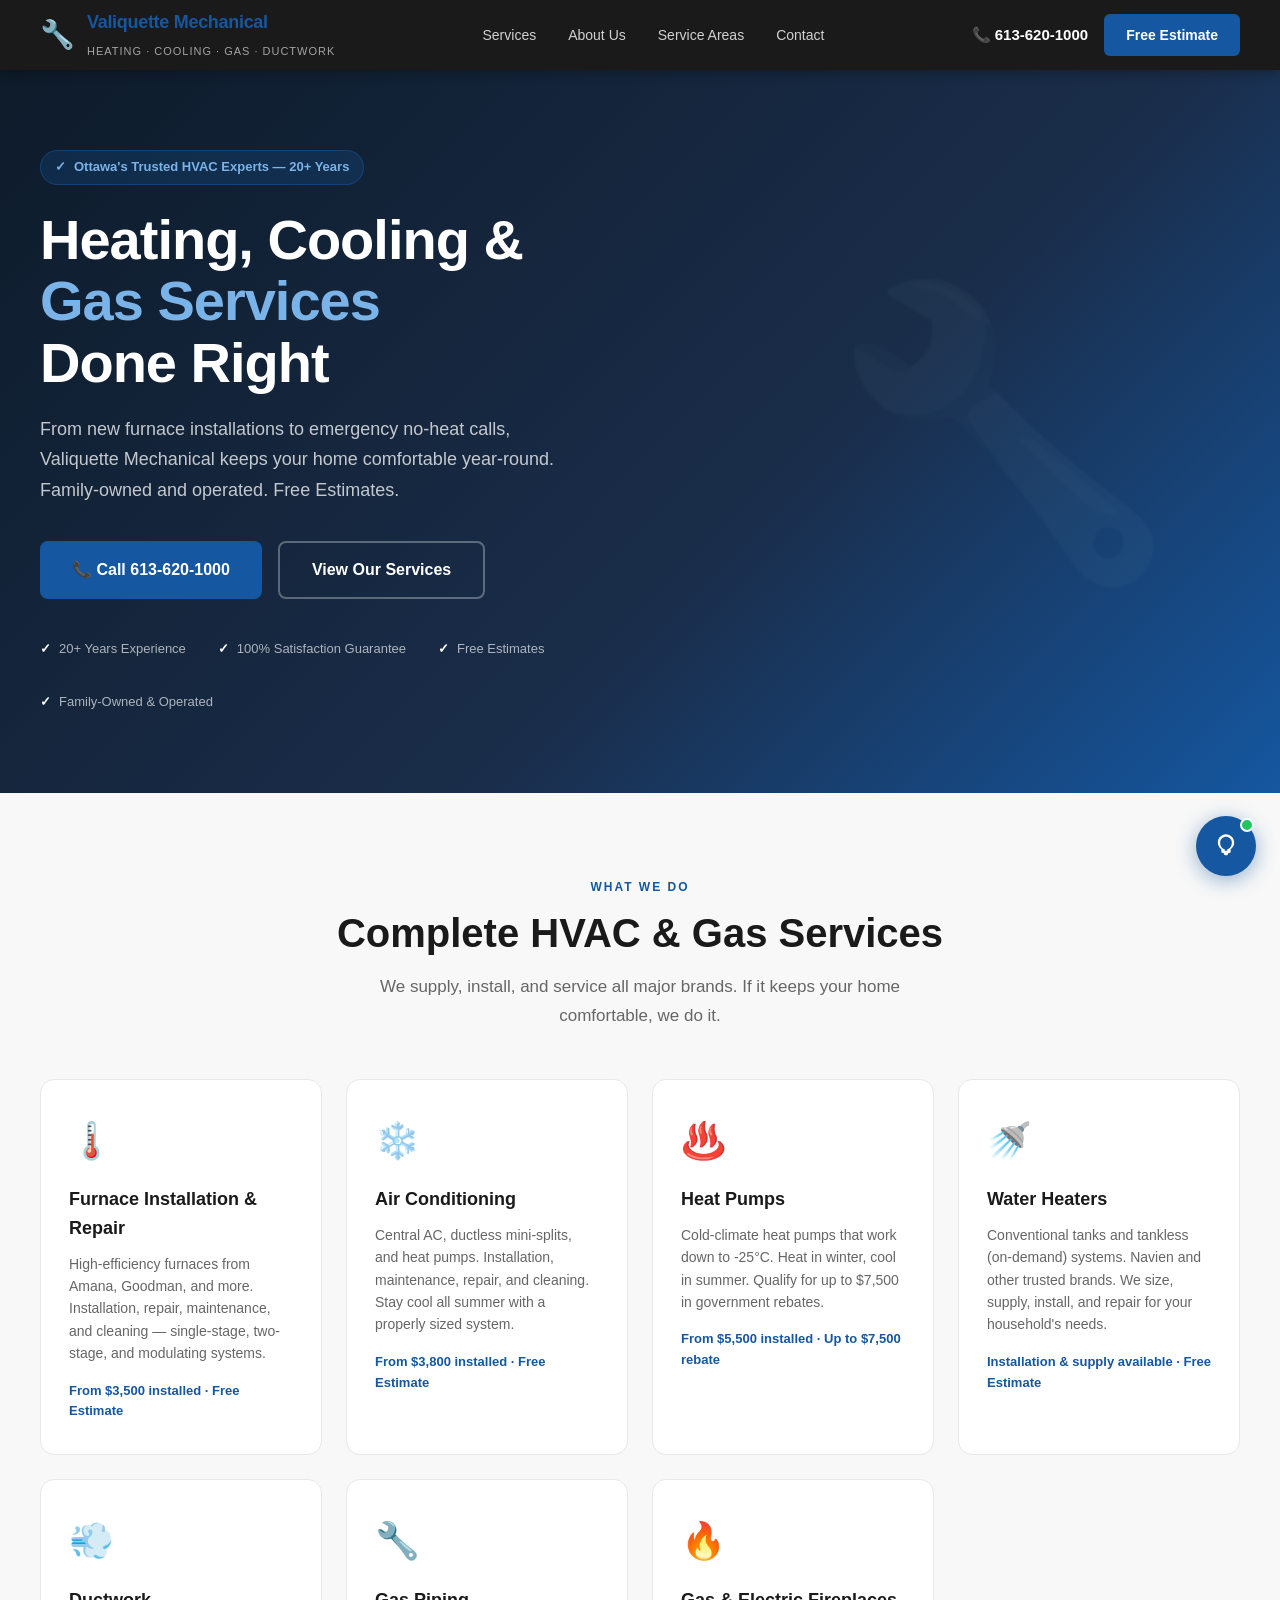
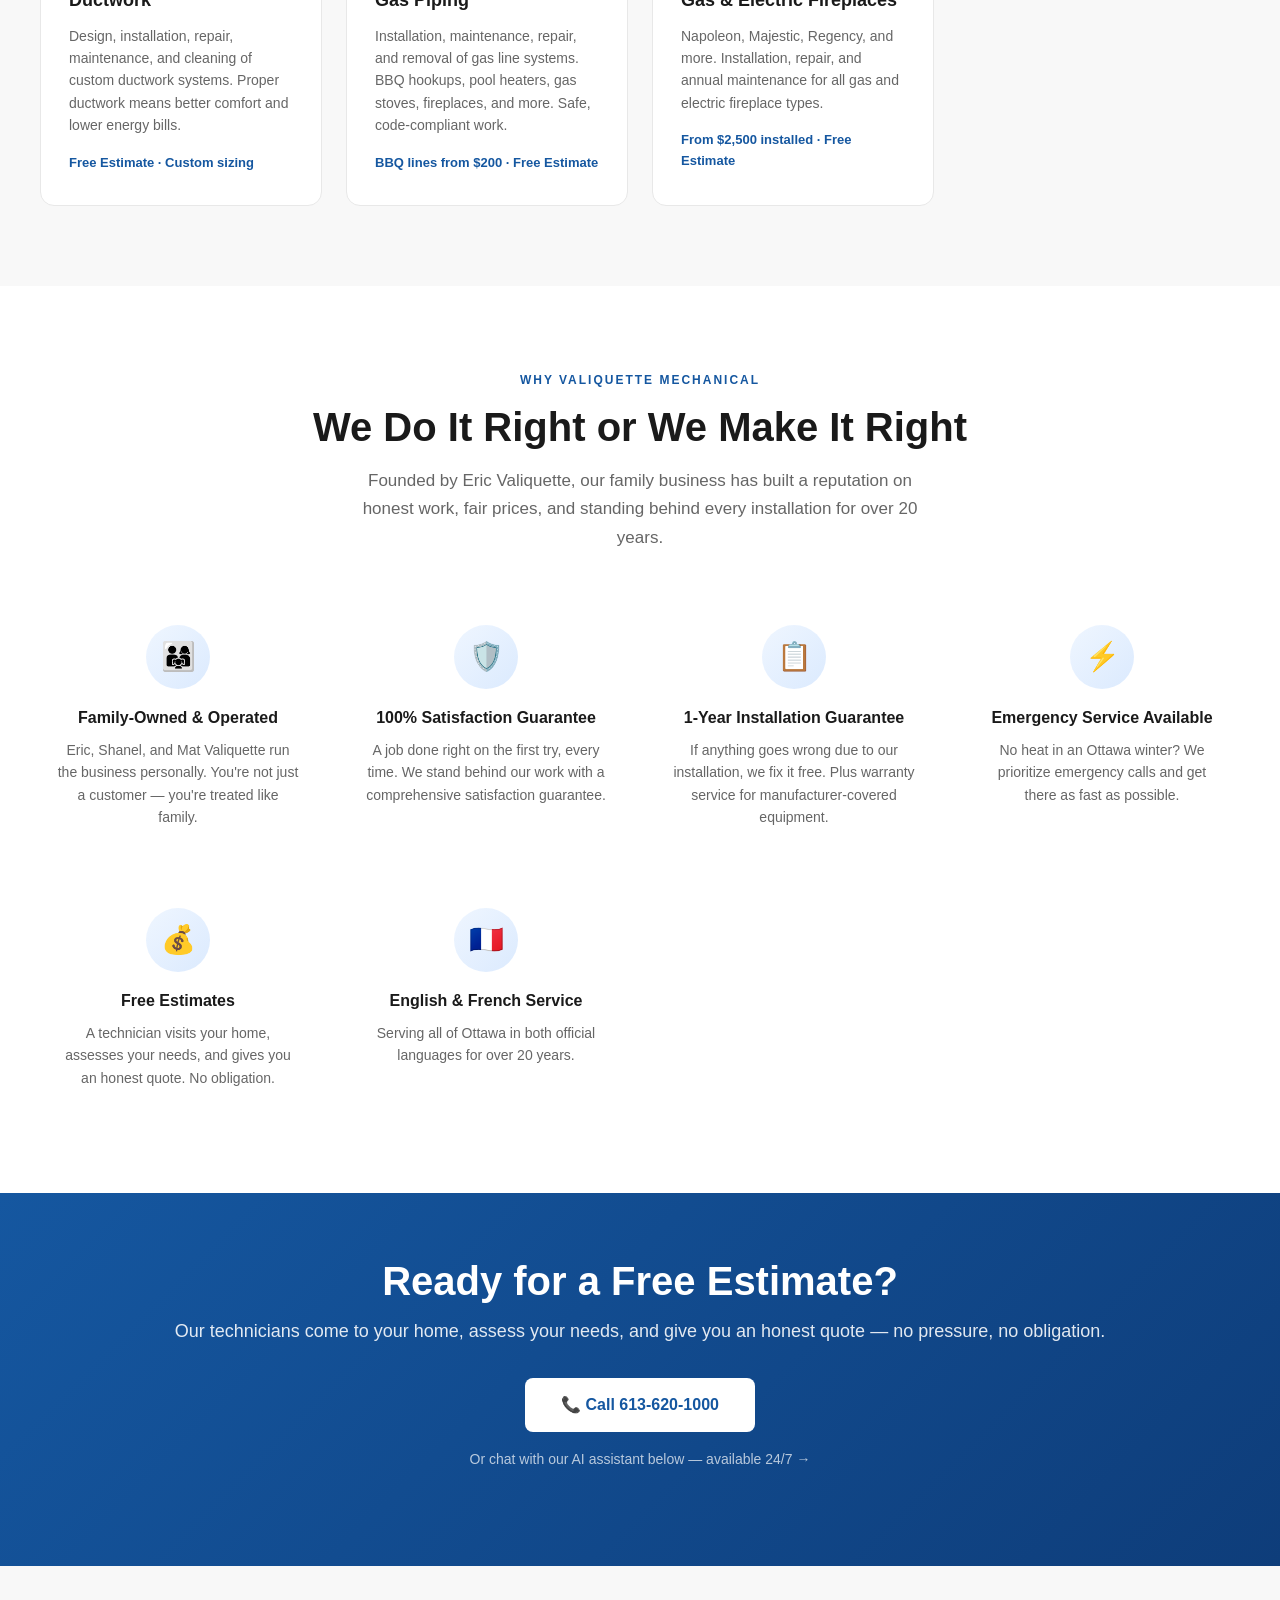
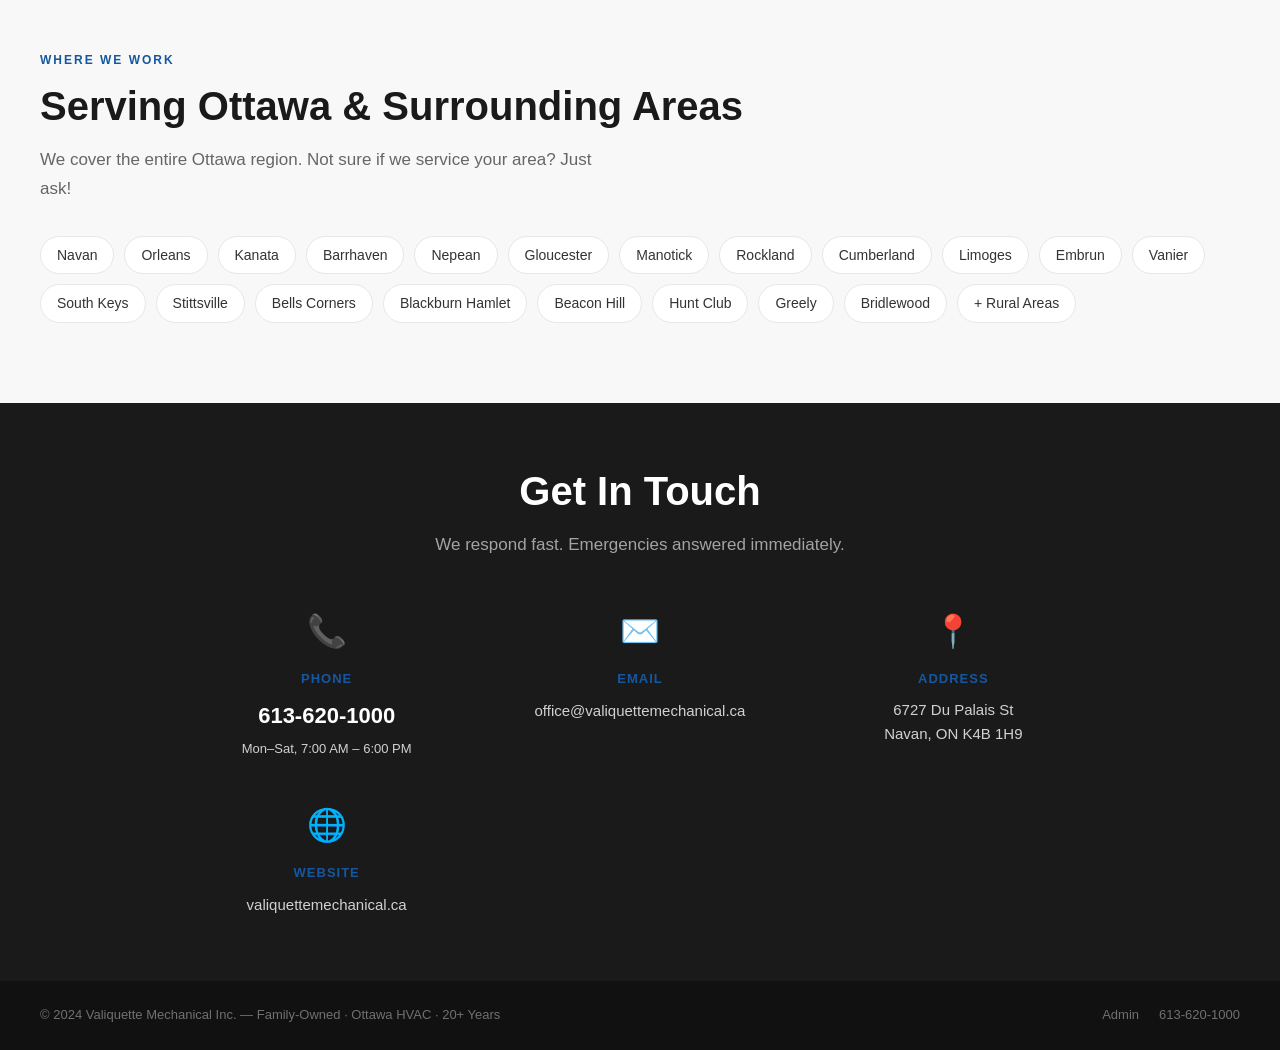
==== public/index.html @ b109d1e9 "Repurpose from Gas Man Ottawa to Valiquette Mechanical - Rebrand all UI: blue (#1557A0) replacing or" ====
<!DOCTYPE html>
<html lang="en">
<head>
<meta charset="UTF-8">
<meta name="viewport" content="width=device-width, initial-scale=1.0">
<title>Valiquette Mechanical — HVAC, Furnaces, AC &amp; Gas Services Ottawa</title>
<meta name="description" content="Ottawa's trusted HVAC contractor with 20+ years of experience. Furnaces, air conditioning, heat pumps, water heaters, gas piping, ductwork. Free estimates. Family-owned.">
<style>
  *, *::before, *::after { box-sizing: border-box; margin: 0; padding: 0; }
  :root {
    --blue: #1557A0;
    --blue-dark: #0e3d7a;
    --black: #1a1a1a;
    --grey: #f8f8f8;
    --text: #333;
    --muted: #666;
    --white: #fff;
  }
  html { scroll-behavior: smooth; }
  body { font-family: -apple-system, BlinkMacSystemFont, 'Segoe UI', Roboto, sans-serif; color: var(--text); line-height: 1.6; }
  a { color: inherit; text-decoration: none; }
  img { max-width: 100%; display: block; }

  /* ── Header ── */
  header {
    position: sticky; top: 0; z-index: 500;
    background: var(--black);
    display: flex; align-items: center; justify-content: space-between;
    padding: 0 40px; height: 70px;
    box-shadow: 0 2px 12px rgba(0,0,0,0.3);
  }
  .logo { display: flex; align-items: center; gap: 12px; }
  .logo-icon { font-size: 28px; }
  .logo-text { color: white; }
  .logo-text strong { display: block; font-size: 18px; font-weight: 800; color: var(--blue); letter-spacing: -0.3px; }
  .logo-text span { font-size: 11px; opacity: 0.6; text-transform: uppercase; letter-spacing: 1px; }
  nav { display: flex; align-items: center; gap: 32px; }
  nav a { color: rgba(255,255,255,0.8); font-size: 14px; font-weight: 500; transition: color 0.15s; }
  nav a:hover { color: var(--blue); }
  .header-cta { display: flex; align-items: center; gap: 16px; }
  .phone-link { color: white; font-size: 15px; font-weight: 700; display: flex; align-items: center; gap: 6px; }
  .phone-link:hover { color: var(--blue); }
  .btn { display: inline-flex; align-items: center; gap: 8px; padding: 10px 22px; border-radius: 6px; font-size: 14px; font-weight: 700; cursor: pointer; transition: background 0.15s, transform 0.1s; border: none; }
  .btn:active { transform: scale(0.97); }
  .btn-blue { background: var(--blue); color: white; }
  .btn-blue:hover { background: var(--blue-dark); }
  .btn-outline { background: transparent; color: white; border: 2px solid rgba(255,255,255,0.3); }
  .btn-outline:hover { border-color: var(--blue); color: var(--blue); }
  .btn-lg { padding: 14px 32px; font-size: 16px; border-radius: 8px; }

  /* ── Hero ── */
  #hero {
    background: linear-gradient(135deg, #0d1b2a 0%, #1a2d4a 60%, #1557A0 100%);
    min-height: 600px;
    display: flex; align-items: center;
    padding: 80px 40px;
    position: relative;
    overflow: hidden;
  }
  #hero::before {
    content: '🔧';
    position: absolute;
    right: 8%;
    top: 50%;
    transform: translateY(-50%);
    font-size: 280px;
    opacity: 0.05;
    user-select: none;
    pointer-events: none;
  }
  .hero-content { max-width: 640px; }
  .hero-badge {
    display: inline-flex; align-items: center; gap: 8px;
    background: rgba(21,87,160,0.25);
    border: 1px solid rgba(21,87,160,0.5);
    color: #7ab3e8;
    padding: 6px 14px; border-radius: 20px;
    font-size: 13px; font-weight: 600;
    margin-bottom: 24px;
  }
  .hero-badge::before { content: '✓'; }
  #hero h1 {
    font-size: clamp(36px, 5vw, 56px);
    font-weight: 900;
    color: white;
    line-height: 1.1;
    margin-bottom: 20px;
    letter-spacing: -1px;
  }
  #hero h1 span { color: #7ab3e8; }
  #hero p {
    font-size: 18px;
    color: rgba(255,255,255,0.75);
    margin-bottom: 36px;
    max-width: 520px;
    line-height: 1.7;
  }
  .hero-actions { display: flex; gap: 16px; flex-wrap: wrap; margin-bottom: 40px; }
  .hero-trust { display: flex; gap: 32px; flex-wrap: wrap; }
  .trust-item { display: flex; align-items: center; gap: 8px; color: rgba(255,255,255,0.65); font-size: 13px; }
  .trust-item strong { color: white; }

  /* ── Section common ── */
  section { padding: 80px 40px; }
  .section-label {
    display: inline-block;
    color: var(--blue);
    font-size: 12px;
    font-weight: 800;
    text-transform: uppercase;
    letter-spacing: 2px;
    margin-bottom: 12px;
  }
  h2 { font-size: clamp(28px, 4vw, 40px); font-weight: 800; color: var(--black); line-height: 1.2; margin-bottom: 16px; }
  .section-intro { font-size: 17px; color: var(--muted); max-width: 580px; line-height: 1.7; }
  .center { text-align: center; }
  .center .section-intro { margin: 0 auto; }

  /* ── Services ── */
  #services { background: var(--grey); }
  .services-grid {
    display: grid;
    grid-template-columns: repeat(auto-fit, minmax(280px, 1fr));
    gap: 24px;
    margin-top: 48px;
  }
  .service-card {
    background: white;
    border-radius: 14px;
    padding: 32px 28px;
    border: 1px solid #e8e8e8;
    transition: box-shadow 0.2s, transform 0.2s;
  }
  .service-card:hover { box-shadow: 0 8px 32px rgba(0,0,0,0.1); transform: translateY(-3px); }
  .service-icon { font-size: 36px; margin-bottom: 16px; }
  .service-card h3 { font-size: 18px; font-weight: 800; color: var(--black); margin-bottom: 10px; }
  .service-card p { font-size: 14px; color: var(--muted); line-height: 1.6; margin-bottom: 16px; }
  .service-price { font-size: 13px; font-weight: 700; color: var(--blue); }

  /* ── Why choose us ── */
  #why { background: white; }
  .why-grid {
    display: grid;
    grid-template-columns: repeat(auto-fit, minmax(220px, 1fr));
    gap: 32px;
    margin-top: 48px;
  }
  .why-item { text-align: center; padding: 24px 16px; }
  .why-icon {
    width: 64px; height: 64px;
    background: linear-gradient(135deg, #eff6ff, #dbeafe);
    border-radius: 50%;
    display: flex; align-items: center; justify-content: center;
    font-size: 28px;
    margin: 0 auto 16px;
  }
  .why-item h3 { font-size: 16px; font-weight: 800; color: var(--black); margin-bottom: 8px; }
  .why-item p { font-size: 14px; color: var(--muted); line-height: 1.6; }

  /* ── Estimate CTA banner ── */
  #estimate {
    background: linear-gradient(135deg, var(--blue) 0%, var(--blue-dark) 100%);
    padding: 64px 40px;
    text-align: center;
  }
  #estimate h2 { color: white; margin-bottom: 12px; }
  #estimate p { color: rgba(255,255,255,0.88); font-size: 18px; margin-bottom: 32px; }
  #estimate .btn-white {
    background: white;
    color: var(--blue);
    padding: 14px 36px;
    font-size: 16px;
    font-weight: 800;
    border-radius: 8px;
    border: none;
    cursor: pointer;
    transition: transform 0.15s;
    display: inline-block;
  }
  #estimate .btn-white:hover { transform: scale(1.03); }
  #estimate .estimate-note { margin-top: 16px; color: rgba(255,255,255,0.7); font-size: 14px; }

  /* ── Areas ── */
  #areas { background: var(--grey); }
  .areas-list {
    display: flex; flex-wrap: wrap; gap: 10px;
    margin-top: 32px;
  }
  .area-tag {
    background: white;
    border: 1px solid #e5e7eb;
    border-radius: 20px;
    padding: 7px 16px;
    font-size: 14px;
    color: var(--text);
  }

  /* ── Contact ── */
  #contact { background: var(--black); padding: 64px 40px; }
  .contact-grid {
    display: grid;
    grid-template-columns: repeat(auto-fit, minmax(220px, 1fr));
    gap: 40px;
    max-width: 900px;
    margin: 0 auto;
  }
  .contact-item { text-align: center; }
  .contact-icon { font-size: 32px; margin-bottom: 12px; }
  .contact-item h3 { color: var(--blue); font-size: 13px; font-weight: 700; text-transform: uppercase; letter-spacing: 1px; margin-bottom: 8px; }
  .contact-item p, .contact-item a { color: rgba(255,255,255,0.8); font-size: 15px; line-height: 1.6; }
  .contact-item a:hover { color: #7ab3e8; }
  .contact-item .big { font-size: 22px; font-weight: 800; color: white; }

  /* ── Footer ── */
  footer {
    background: #111;
    padding: 24px 40px;
    display: flex; align-items: center; justify-content: space-between;
    flex-wrap: wrap; gap: 16px;
  }
  footer p { color: rgba(255,255,255,0.4); font-size: 13px; }
  footer a { color: rgba(255,255,255,0.4); font-size: 13px; }
  footer a:hover { color: #7ab3e8; }

  /* ── Hamburger (mobile nav) ── */
  .menu-toggle { display: none; background: none; border: none; cursor: pointer; color: white; padding: 4px; }
  .menu-toggle svg { width: 24px; height: 24px; }

  /* ── Mobile ── */
  @media (max-width: 768px) {
    header { padding: 0 20px; }
    nav { display: none; position: absolute; top: 70px; left: 0; right: 0; background: #1a1a1a; flex-direction: column; align-items: flex-start; padding: 20px; gap: 20px; z-index: 400; }
    nav.open { display: flex; }
    nav a { font-size: 16px; }
    .menu-toggle { display: block; }
    .header-cta .btn { display: none; }
    section { padding: 60px 20px; }
    #hero { padding: 60px 20px; min-height: auto; }
    #hero::before { display: none; }
    .hero-actions { flex-direction: column; }
    .hero-actions .btn { justify-content: center; }
    footer { padding: 20px; flex-direction: column; text-align: center; }
  }
</style>
</head>
<body>

<!-- Header -->
<header>
  <div class="logo">
    <span class="logo-icon">🔧</span>
    <div class="logo-text">
      <strong>Valiquette Mechanical</strong>
      <span>Heating · Cooling · Gas · Ductwork</span>
    </div>
  </div>
  <nav id="main-nav">
    <a href="#services">Services</a>
    <a href="#why">About Us</a>
    <a href="#areas">Service Areas</a>
    <a href="#contact">Contact</a>
  </nav>
  <div class="header-cta">
    <a href="tel:6136201000" class="phone-link">📞 613-620-1000</a>
    <a href="#contact" class="btn btn-blue">Free Estimate</a>
  </div>
  <button class="menu-toggle" onclick="document.getElementById('main-nav').classList.toggle('open')" aria-label="Menu">
    <svg viewBox="0 0 24 24" fill="white"><path d="M3 18h18v-2H3v2zm0-5h18v-2H3v2zm0-7v2h18V6H3z"/></svg>
  </button>
</header>

<!-- Hero -->
<section id="hero">
  <div class="hero-content">
    <div class="hero-badge">Ottawa's Trusted HVAC Experts — 20+ Years</div>
    <h1>Heating, Cooling &amp;<br><span>Gas Services</span><br>Done Right</h1>
    <p>From new furnace installations to emergency no-heat calls, Valiquette Mechanical keeps your home comfortable year-round. Family-owned and operated. Free Estimates.</p>
    <div class="hero-actions">
      <a href="tel:6136201000" class="btn btn-blue btn-lg">📞 Call 613-620-1000</a>
      <a href="#services" class="btn btn-outline btn-lg">View Our Services</a>
    </div>
    <div class="hero-trust">
      <div class="trust-item"><strong>✓</strong> 20+ Years Experience</div>
      <div class="trust-item"><strong>✓</strong> 100% Satisfaction Guarantee</div>
      <div class="trust-item"><strong>✓</strong> Free Estimates</div>
      <div class="trust-item"><strong>✓</strong> Family-Owned &amp; Operated</div>
    </div>
  </div>
</section>

<!-- Services -->
<section id="services">
  <div class="center">
    <span class="section-label">What We Do</span>
    <h2>Complete HVAC &amp; Gas Services</h2>
    <p class="section-intro">We supply, install, and service all major brands. If it keeps your home comfortable, we do it.</p>
  </div>
  <div class="services-grid">
    <div class="service-card">
      <div class="service-icon">🌡️</div>
      <h3>Furnace Installation &amp; Repair</h3>
      <p>High-efficiency furnaces from Amana, Goodman, and more. Installation, repair, maintenance, and cleaning — single-stage, two-stage, and modulating systems.</p>
      <div class="service-price">From $3,500 installed · Free Estimate</div>
    </div>
    <div class="service-card">
      <div class="service-icon">❄️</div>
      <h3>Air Conditioning</h3>
      <p>Central AC, ductless mini-splits, and heat pumps. Installation, maintenance, repair, and cleaning. Stay cool all summer with a properly sized system.</p>
      <div class="service-price">From $3,800 installed · Free Estimate</div>
    </div>
    <div class="service-card">
      <div class="service-icon">♨️</div>
      <h3>Heat Pumps</h3>
      <p>Cold-climate heat pumps that work down to -25°C. Heat in winter, cool in summer. Qualify for up to $7,500 in government rebates.</p>
      <div class="service-price">From $5,500 installed · Up to $7,500 rebate</div>
    </div>
    <div class="service-card">
      <div class="service-icon">🚿</div>
      <h3>Water Heaters</h3>
      <p>Conventional tanks and tankless (on-demand) systems. Navien and other trusted brands. We size, supply, install, and repair for your household's needs.</p>
      <div class="service-price">Installation &amp; supply available · Free Estimate</div>
    </div>
    <div class="service-card">
      <div class="service-icon">💨</div>
      <h3>Ductwork</h3>
      <p>Design, installation, repair, maintenance, and cleaning of custom ductwork systems. Proper ductwork means better comfort and lower energy bills.</p>
      <div class="service-price">Free Estimate · Custom sizing</div>
    </div>
    <div class="service-card">
      <div class="service-icon">🔧</div>
      <h3>Gas Piping</h3>
      <p>Installation, maintenance, repair, and removal of gas line systems. BBQ hookups, pool heaters, gas stoves, fireplaces, and more. Safe, code-compliant work.</p>
      <div class="service-price">BBQ lines from $200 · Free Estimate</div>
    </div>
    <div class="service-card">
      <div class="service-icon">🔥</div>
      <h3>Gas &amp; Electric Fireplaces</h3>
      <p>Napoleon, Majestic, Regency, and more. Installation, repair, and annual maintenance for all gas and electric fireplace types.</p>
      <div class="service-price">From $2,500 installed · Free Estimate</div>
    </div>
  </div>
</section>

<!-- Why Choose Us -->
<section id="why">
  <div class="center">
    <span class="section-label">Why Valiquette Mechanical</span>
    <h2>We Do It Right or We Make It Right</h2>
    <p class="section-intro">Founded by Eric Valiquette, our family business has built a reputation on honest work, fair prices, and standing behind every installation for over 20 years.</p>
  </div>
  <div class="why-grid">
    <div class="why-item">
      <div class="why-icon">👨‍👩‍👧</div>
      <h3>Family-Owned &amp; Operated</h3>
      <p>Eric, Shanel, and Mat Valiquette run the business personally. You're not just a customer — you're treated like family.</p>
    </div>
    <div class="why-item">
      <div class="why-icon">🛡️</div>
      <h3>100% Satisfaction Guarantee</h3>
      <p>A job done right on the first try, every time. We stand behind our work with a comprehensive satisfaction guarantee.</p>
    </div>
    <div class="why-item">
      <div class="why-icon">📋</div>
      <h3>1-Year Installation Guarantee</h3>
      <p>If anything goes wrong due to our installation, we fix it free. Plus warranty service for manufacturer-covered equipment.</p>
    </div>
    <div class="why-item">
      <div class="why-icon">⚡</div>
      <h3>Emergency Service Available</h3>
      <p>No heat in an Ottawa winter? We prioritize emergency calls and get there as fast as possible.</p>
    </div>
    <div class="why-item">
      <div class="why-icon">💰</div>
      <h3>Free Estimates</h3>
      <p>A technician visits your home, assesses your needs, and gives you an honest quote. No obligation.</p>
    </div>
    <div class="why-item">
      <div class="why-icon">🇫🇷</div>
      <h3>English &amp; French Service</h3>
      <p>Serving all of Ottawa in both official languages for over 20 years.</p>
    </div>
  </div>
</section>

<!-- CTA Banner -->
<section id="estimate">
  <h2>Ready for a Free Estimate?</h2>
  <p>Our technicians come to your home, assess your needs, and give you an honest quote — no pressure, no obligation.</p>
  <a href="tel:6136201000" class="btn-white">📞 Call 613-620-1000</a>
  <p class="estimate-note">Or chat with our AI assistant below — available 24/7 →</p>
</section>

<!-- Service Areas -->
<section id="areas">
  <span class="section-label">Where We Work</span>
  <h2>Serving Ottawa &amp; Surrounding Areas</h2>
  <p class="section-intro">We cover the entire Ottawa region. Not sure if we service your area? Just ask!</p>
  <div class="areas-list">
    <span class="area-tag">Navan</span>
    <span class="area-tag">Orleans</span>
    <span class="area-tag">Kanata</span>
    <span class="area-tag">Barrhaven</span>
    <span class="area-tag">Nepean</span>
    <span class="area-tag">Gloucester</span>
    <span class="area-tag">Manotick</span>
    <span class="area-tag">Rockland</span>
    <span class="area-tag">Cumberland</span>
    <span class="area-tag">Limoges</span>
    <span class="area-tag">Embrun</span>
    <span class="area-tag">Vanier</span>
    <span class="area-tag">South Keys</span>
    <span class="area-tag">Stittsville</span>
    <span class="area-tag">Bells Corners</span>
    <span class="area-tag">Blackburn Hamlet</span>
    <span class="area-tag">Beacon Hill</span>
    <span class="area-tag">Hunt Club</span>
    <span class="area-tag">Greely</span>
    <span class="area-tag">Bridlewood</span>
    <span class="area-tag">+ Rural Areas</span>
  </div>
</section>

<!-- Contact -->
<section id="contact">
  <div class="center" style="margin-bottom:48px">
    <h2 style="color:white">Get In Touch</h2>
    <p style="color:rgba(255,255,255,0.6);font-size:17px">We respond fast. Emergencies answered immediately.</p>
  </div>
  <div class="contact-grid">
    <div class="contact-item">
      <div class="contact-icon">📞</div>
      <h3>Phone</h3>
      <a href="tel:6136201000" class="big">613-620-1000</a>
      <p style="margin-top:6px;font-size:13px">Mon–Sat, 7:00 AM – 6:00 PM</p>
    </div>
    <div class="contact-item">
      <div class="contact-icon">✉️</div>
      <h3>Email</h3>
      <a href="mailto:office@valiquettemechanical.ca">office@valiquettemechanical.ca</a>
    </div>
    <div class="contact-item">
      <div class="contact-icon">📍</div>
      <h3>Address</h3>
      <p>6727 Du Palais St<br>Navan, ON K4B 1H9</p>
    </div>
    <div class="contact-item">
      <div class="contact-icon">🌐</div>
      <h3>Website</h3>
      <a href="https://www.valiquettemechanical.ca" target="_blank" rel="noopener">valiquettemechanical.ca</a>
    </div>
  </div>
</section>

<!-- Footer -->
<footer>
  <p>&copy; 2024 Valiquette Mechanical Inc. — Family-Owned · Ottawa HVAC · 20+ Years</p>
  <div style="display:flex;gap:20px">
    <a href="/admin">Admin</a>
    <a href="tel:6136201000">613-620-1000</a>
  </div>
</footer>

<!-- Chat Widget -->
<script src="/widget/valiquette-chat.js"></script>

</body>
</html>
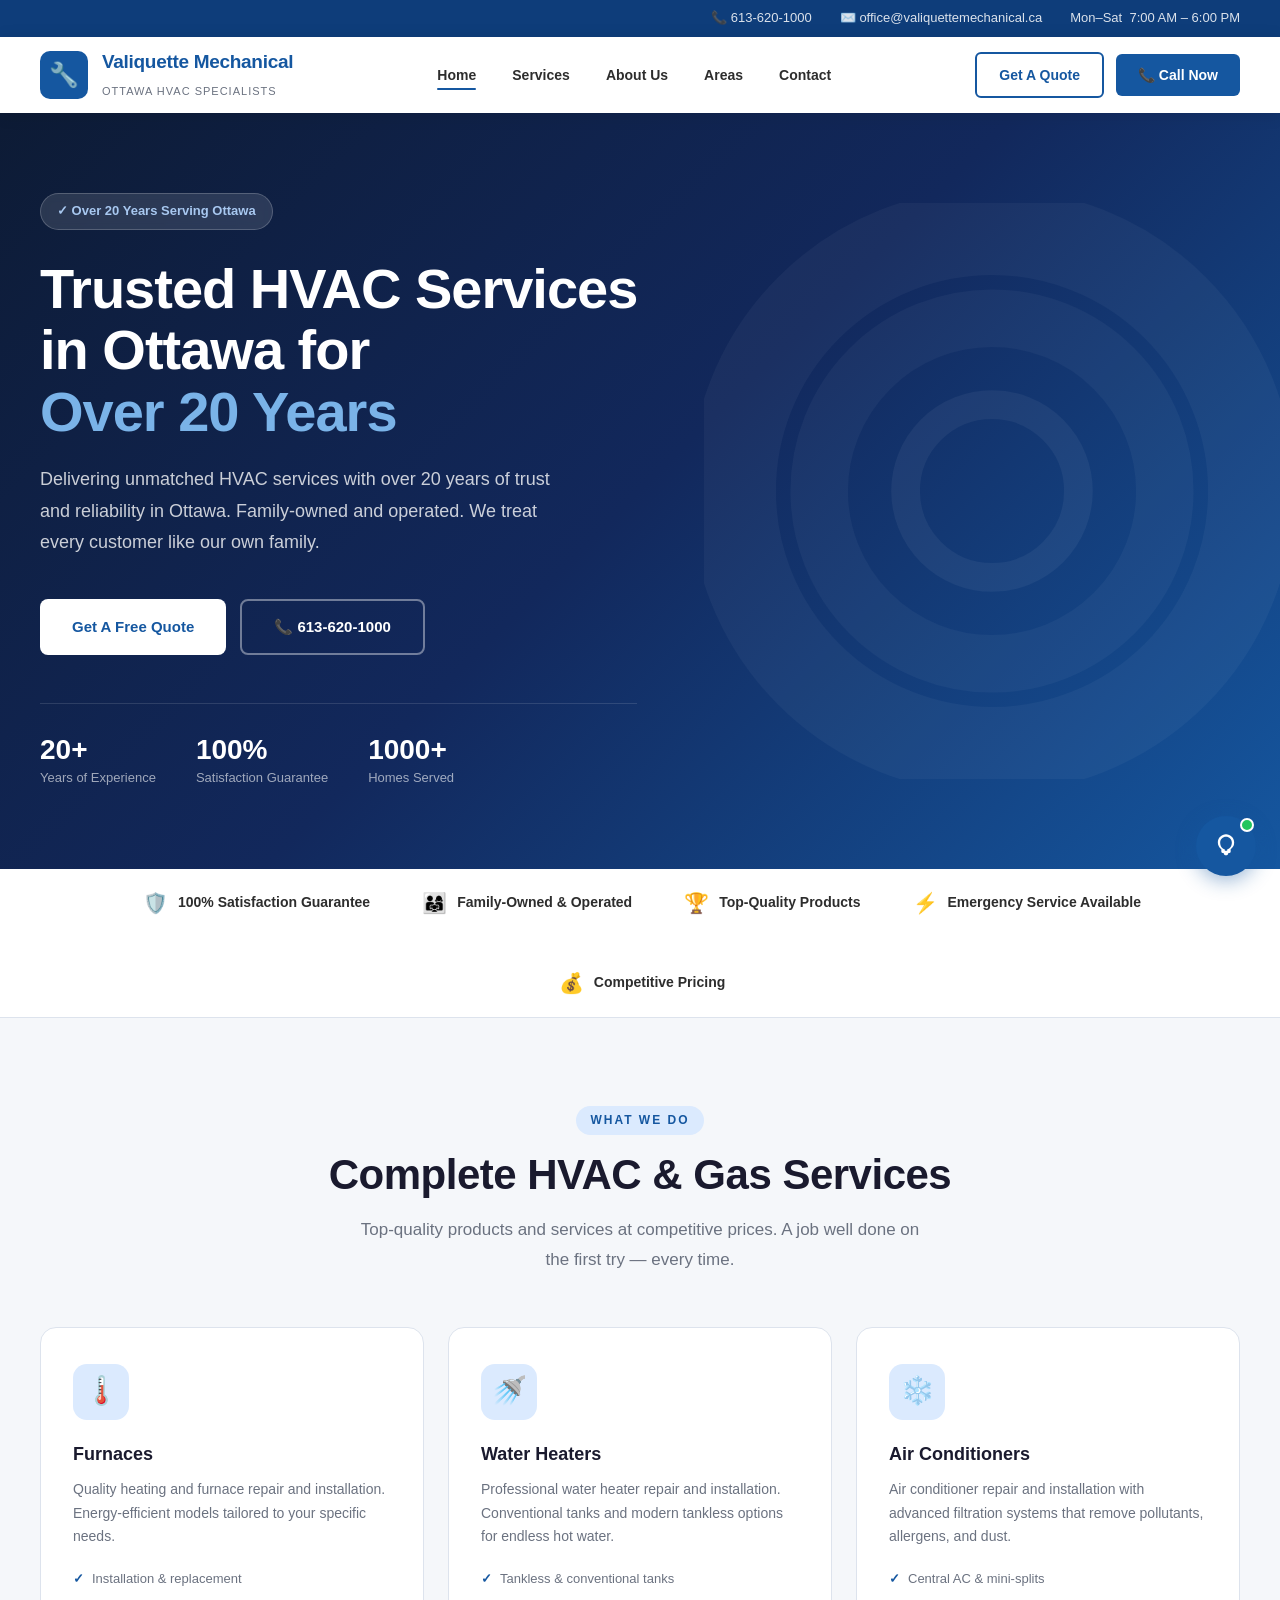
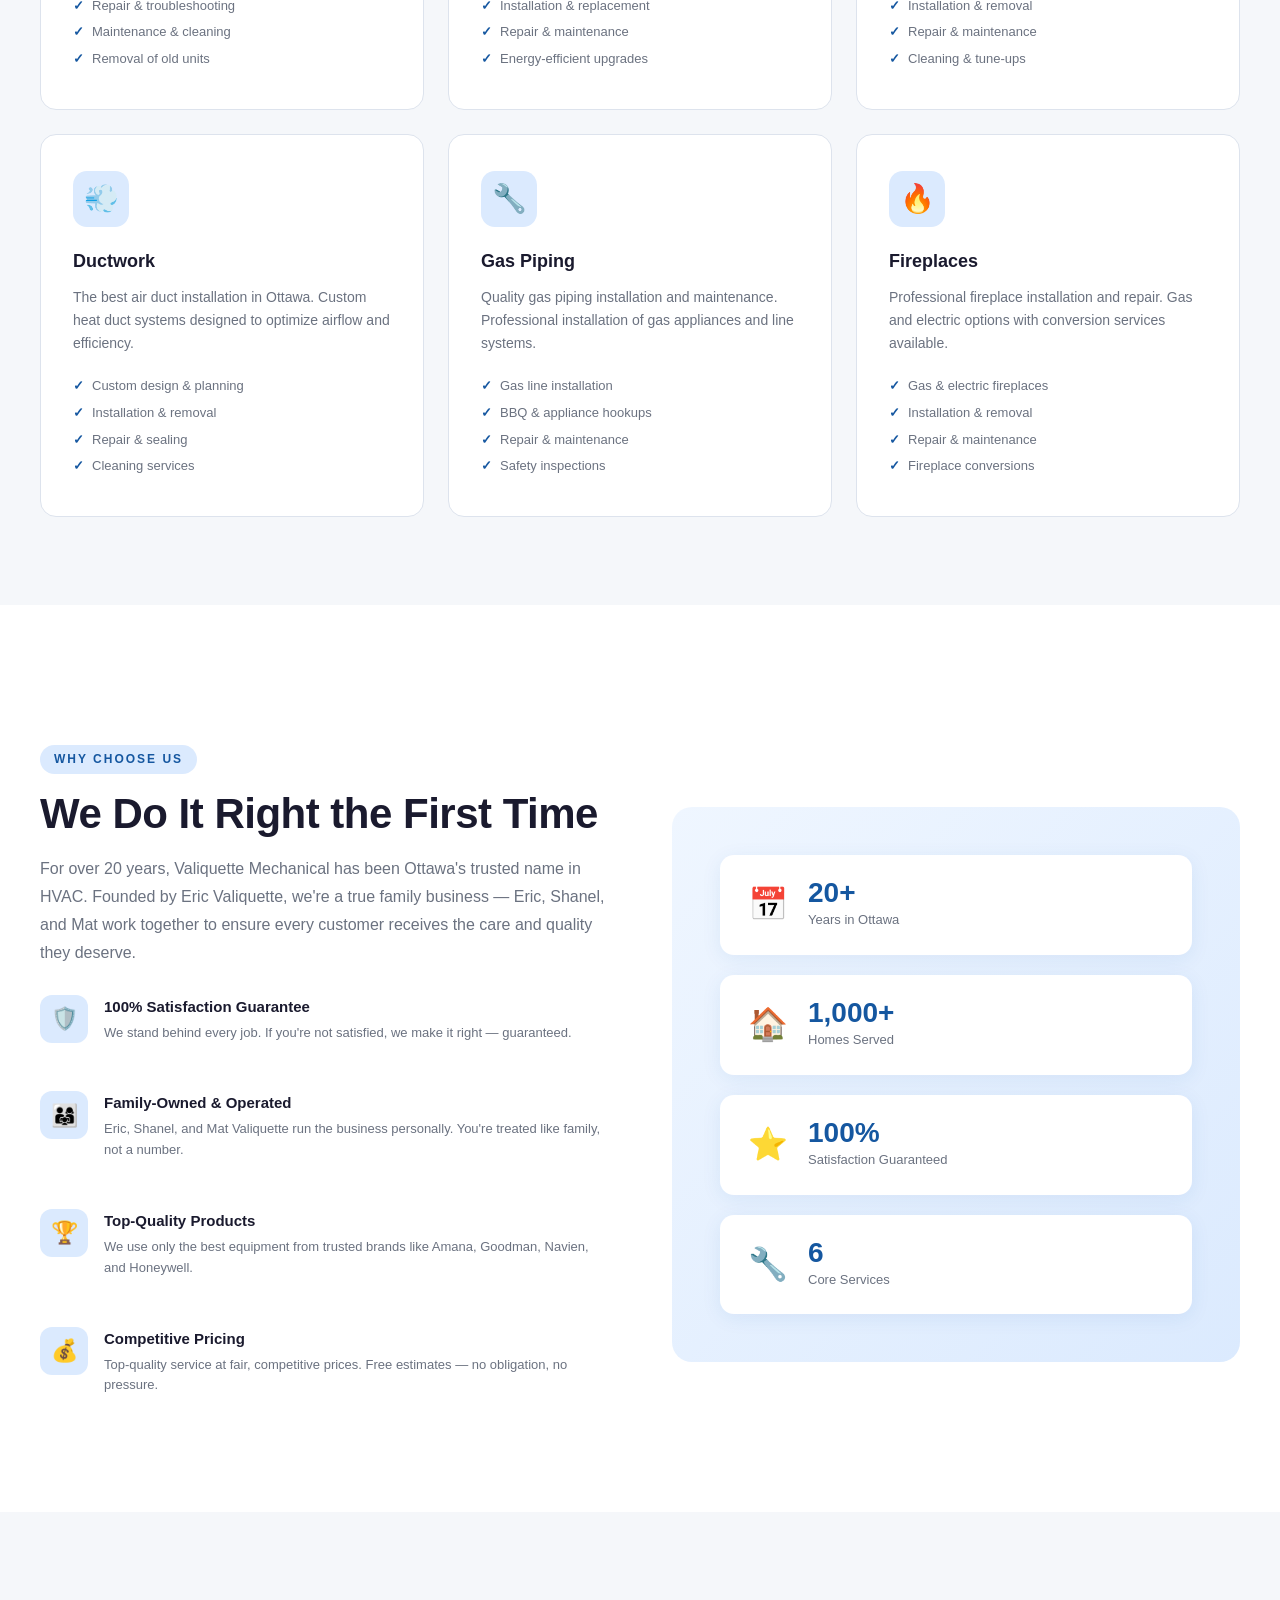
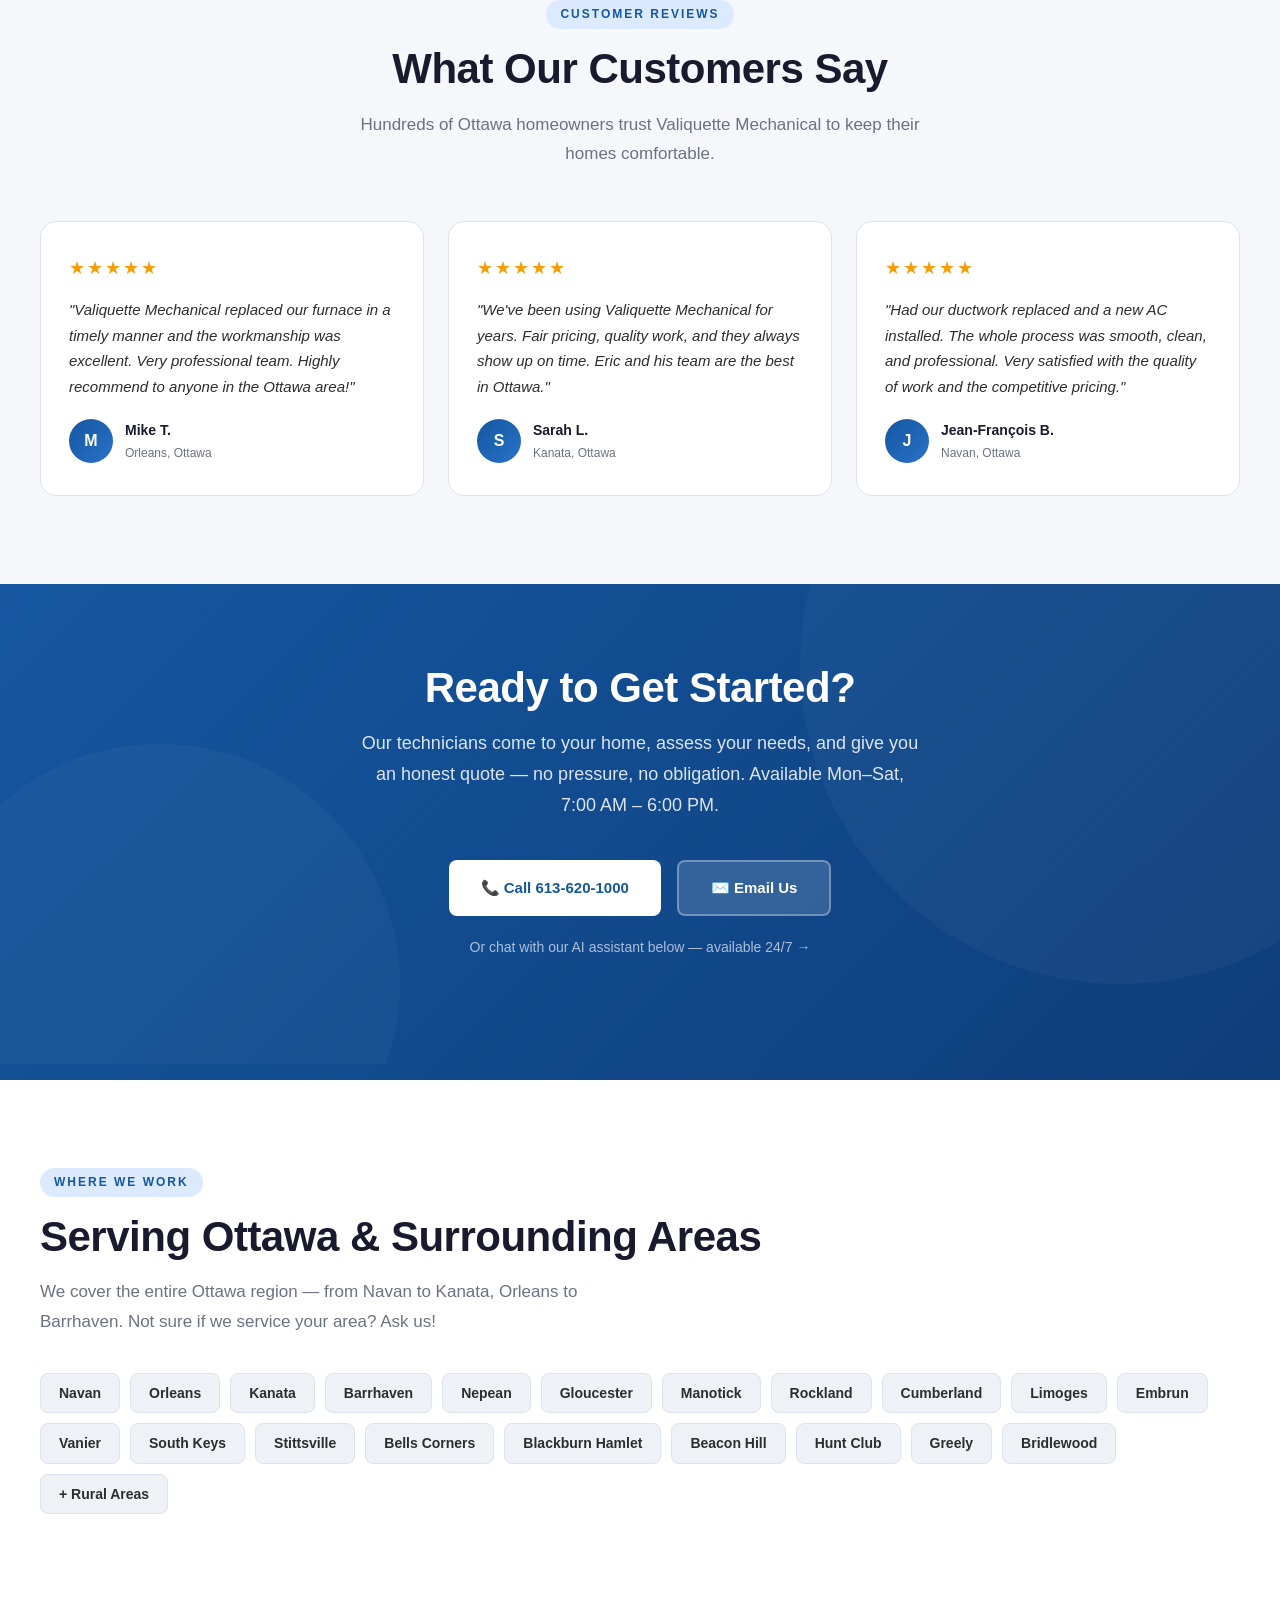
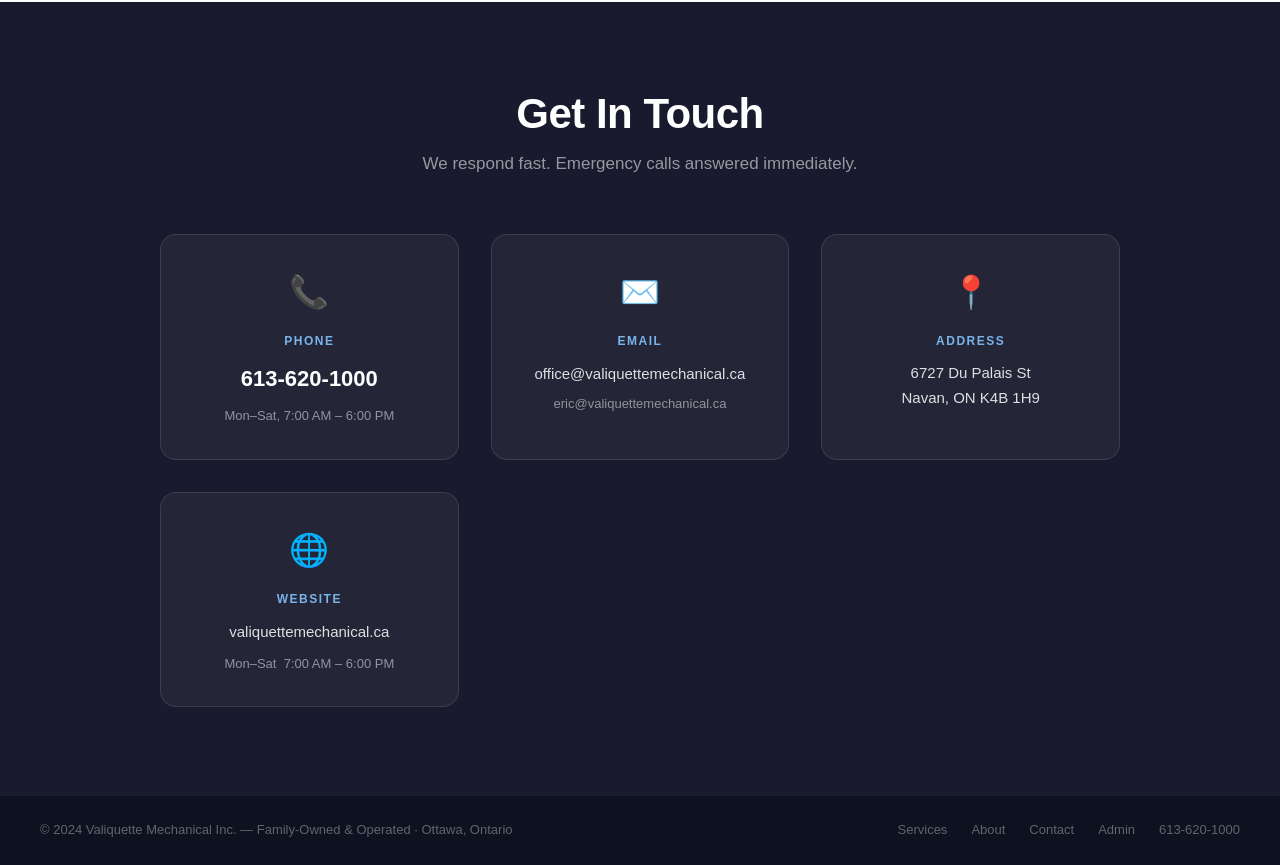
==== commit d0ee1f6c: "Add proper Valiquette Mechanical website based on actual site content - Professional website matchin" ====
--- a/public/index.html
+++ b/public/index.html
@@ -3,399 +3,655 @@
 <head>
 <meta charset="UTF-8">
 <meta name="viewport" content="width=device-width, initial-scale=1.0">
-<title>Valiquette Mechanical — HVAC, Furnaces, AC &amp; Gas Services Ottawa</title>
-<meta name="description" content="Ottawa's trusted HVAC contractor with 20+ years of experience. Furnaces, air conditioning, heat pumps, water heaters, gas piping, ductwork. Free estimates. Family-owned.">
+<title>Valiquette Mechanical — Trusted HVAC Services in Ottawa</title>
+<meta name="description" content="Delivering unmatched HVAC services with over 20 years of trust and reliability in Ottawa. Furnaces, air conditioners, water heaters, ductwork, gas piping &amp; fireplaces. Free estimates.">
 <style>
   *, *::before, *::after { box-sizing: border-box; margin: 0; padding: 0; }
   :root {
     --blue: #1557A0;
     --blue-dark: #0e3d7a;
-    --black: #1a1a1a;
-    --grey: #f8f8f8;
-    --text: #333;
-    --muted: #666;
-    --white: #fff;
+    --blue-light: #2872c8;
+    --black: #1a1a2e;
+    --grey-bg: #f5f7fa;
+    --grey-light: #eef1f6;
+    --text: #2d2d2d;
+    --muted: #6b7280;
+    --white: #ffffff;
+    --border: #dde3ed;
   }
   html { scroll-behavior: smooth; }
-  body { font-family: -apple-system, BlinkMacSystemFont, 'Segoe UI', Roboto, sans-serif; color: var(--text); line-height: 1.6; }
+  body { font-family: 'Segoe UI', -apple-system, BlinkMacSystemFont, Roboto, sans-serif; color: var(--text); line-height: 1.6; }
   a { color: inherit; text-decoration: none; }
   img { max-width: 100%; display: block; }
+
+  /* ── Topbar ── */
+  .topbar {
+    background: var(--blue-dark);
+    padding: 8px 40px;
+    display: flex;
+    justify-content: flex-end;
+    align-items: center;
+    gap: 28px;
+    font-size: 13px;
+    color: rgba(255,255,255,0.85);
+  }
+  .topbar a { color: rgba(255,255,255,0.85); display: flex; align-items: center; gap: 6px; transition: color 0.15s; }
+  .topbar a:hover { color: white; }
 
   /* ── Header ── */
   header {
     position: sticky; top: 0; z-index: 500;
-    background: var(--black);
+    background: white;
     display: flex; align-items: center; justify-content: space-between;
-    padding: 0 40px; height: 70px;
-    box-shadow: 0 2px 12px rgba(0,0,0,0.3);
-  }
-  .logo { display: flex; align-items: center; gap: 12px; }
-  .logo-icon { font-size: 28px; }
-  .logo-text { color: white; }
-  .logo-text strong { display: block; font-size: 18px; font-weight: 800; color: var(--blue); letter-spacing: -0.3px; }
-  .logo-text span { font-size: 11px; opacity: 0.6; text-transform: uppercase; letter-spacing: 1px; }
-  nav { display: flex; align-items: center; gap: 32px; }
-  nav a { color: rgba(255,255,255,0.8); font-size: 14px; font-weight: 500; transition: color 0.15s; }
+    padding: 0 40px; height: 76px;
+    box-shadow: 0 2px 16px rgba(0,0,0,0.10);
+  }
+  .logo { display: flex; align-items: center; gap: 14px; }
+  .logo-icon {
+    width: 48px; height: 48px;
+    background: var(--blue);
+    border-radius: 10px;
+    display: flex; align-items: center; justify-content: center;
+    font-size: 24px;
+    flex-shrink: 0;
+  }
+  .logo-text strong { display: block; font-size: 19px; font-weight: 800; color: var(--blue); letter-spacing: -0.3px; }
+  .logo-text span { font-size: 11px; color: var(--muted); text-transform: uppercase; letter-spacing: 1px; }
+  nav { display: flex; align-items: center; gap: 36px; }
+  nav a { color: var(--text); font-size: 14px; font-weight: 600; transition: color 0.15s; position: relative; }
   nav a:hover { color: var(--blue); }
-  .header-cta { display: flex; align-items: center; gap: 16px; }
-  .phone-link { color: white; font-size: 15px; font-weight: 700; display: flex; align-items: center; gap: 6px; }
-  .phone-link:hover { color: var(--blue); }
-  .btn { display: inline-flex; align-items: center; gap: 8px; padding: 10px 22px; border-radius: 6px; font-size: 14px; font-weight: 700; cursor: pointer; transition: background 0.15s, transform 0.1s; border: none; }
+  nav a.active::after { content: ''; position: absolute; bottom: -4px; left: 0; right: 0; height: 2px; background: var(--blue); border-radius: 2px; }
+  .header-cta { display: flex; align-items: center; gap: 12px; }
+  .btn { display: inline-flex; align-items: center; gap: 8px; padding: 10px 22px; border-radius: 6px; font-size: 14px; font-weight: 700; cursor: pointer; transition: background 0.15s, transform 0.1s; border: none; white-space: nowrap; }
   .btn:active { transform: scale(0.97); }
   .btn-blue { background: var(--blue); color: white; }
   .btn-blue:hover { background: var(--blue-dark); }
-  .btn-outline { background: transparent; color: white; border: 2px solid rgba(255,255,255,0.3); }
-  .btn-outline:hover { border-color: var(--blue); color: var(--blue); }
-  .btn-lg { padding: 14px 32px; font-size: 16px; border-radius: 8px; }
+  .btn-outline-blue { background: transparent; color: var(--blue); border: 2px solid var(--blue); }
+  .btn-outline-blue:hover { background: var(--blue); color: white; }
+  .btn-lg { padding: 14px 32px; font-size: 15px; border-radius: 8px; }
+  .btn-white { background: white; color: var(--blue); font-weight: 800; }
+  .btn-white:hover { background: #eff6ff; }
+  .menu-toggle { display: none; background: none; border: none; cursor: pointer; padding: 4px; }
+  .menu-toggle svg { width: 24px; height: 24px; }
 
   /* ── Hero ── */
   #hero {
-    background: linear-gradient(135deg, #0d1b2a 0%, #1a2d4a 60%, #1557A0 100%);
-    min-height: 600px;
+    background: linear-gradient(135deg, #0d1b35 0%, #12285c 50%, #1557A0 100%);
+    min-height: 620px;
     display: flex; align-items: center;
     padding: 80px 40px;
     position: relative;
     overflow: hidden;
   }
-  #hero::before {
-    content: '🔧';
+  #hero::after {
+    content: '';
     position: absolute;
-    right: 8%;
-    top: 50%;
-    transform: translateY(-50%);
-    font-size: 280px;
-    opacity: 0.05;
-    user-select: none;
-    pointer-events: none;
-  }
-  .hero-content { max-width: 640px; }
+    right: 0; top: 0; bottom: 0;
+    width: 45%;
+    background: url("data:image/svg+xml,%3Csvg viewBox='0 0 400 400' xmlns='http://www.w3.org/2000/svg'%3E%3Ccircle cx='200' cy='200' r='180' fill='none' stroke='rgba(255,255,255,0.04)' stroke-width='60'/%3E%3Ccircle cx='200' cy='200' r='120' fill='none' stroke='rgba(255,255,255,0.04)' stroke-width='40'/%3E%3Ccircle cx='200' cy='200' r='60' fill='none' stroke='rgba(255,255,255,0.05)' stroke-width='20'/%3E%3C/svg%3E") center/contain no-repeat;
+  }
+  .hero-content { max-width: 600px; position: relative; z-index: 1; }
   .hero-badge {
     display: inline-flex; align-items: center; gap: 8px;
-    background: rgba(21,87,160,0.25);
-    border: 1px solid rgba(21,87,160,0.5);
-    color: #7ab3e8;
-    padding: 6px 14px; border-radius: 20px;
+    background: rgba(255,255,255,0.12);
+    border: 1px solid rgba(255,255,255,0.2);
+    color: #a8c8f0;
+    padding: 7px 16px; border-radius: 30px;
     font-size: 13px; font-weight: 600;
-    margin-bottom: 24px;
-  }
-  .hero-badge::before { content: '✓'; }
+    margin-bottom: 28px;
+    backdrop-filter: blur(4px);
+  }
   #hero h1 {
-    font-size: clamp(36px, 5vw, 56px);
+    font-size: clamp(34px, 4.5vw, 56px);
     font-weight: 900;
     color: white;
     line-height: 1.1;
-    margin-bottom: 20px;
+    margin-bottom: 22px;
     letter-spacing: -1px;
   }
   #hero h1 span { color: #7ab3e8; }
   #hero p {
     font-size: 18px;
-    color: rgba(255,255,255,0.75);
-    margin-bottom: 36px;
+    color: rgba(255,255,255,0.78);
+    margin-bottom: 40px;
     max-width: 520px;
-    line-height: 1.7;
-  }
-  .hero-actions { display: flex; gap: 16px; flex-wrap: wrap; margin-bottom: 40px; }
-  .hero-trust { display: flex; gap: 32px; flex-wrap: wrap; }
-  .trust-item { display: flex; align-items: center; gap: 8px; color: rgba(255,255,255,0.65); font-size: 13px; }
-  .trust-item strong { color: white; }
+    line-height: 1.75;
+  }
+  .hero-actions { display: flex; gap: 14px; flex-wrap: wrap; margin-bottom: 48px; }
+  .hero-stats {
+    display: flex; gap: 40px; flex-wrap: wrap;
+    border-top: 1px solid rgba(255,255,255,0.12);
+    padding-top: 32px;
+  }
+  .hero-stat { }
+  .hero-stat .num { font-size: 28px; font-weight: 900; color: white; line-height: 1; }
+  .hero-stat .label { font-size: 13px; color: rgba(255,255,255,0.6); margin-top: 4px; }
+
+  /* ── Trust bar ── */
+  .trust-bar {
+    background: white;
+    border-bottom: 1px solid var(--border);
+    padding: 18px 40px;
+    display: flex;
+    align-items: center;
+    justify-content: center;
+    gap: 48px;
+    flex-wrap: wrap;
+  }
+  .trust-item {
+    display: flex; align-items: center; gap: 10px;
+    font-size: 14px; font-weight: 600; color: var(--text);
+  }
+  .trust-icon { font-size: 20px; }
+  .trust-item span { color: var(--muted); font-weight: 400; margin-left: 4px; }
 
   /* ── Section common ── */
-  section { padding: 80px 40px; }
-  .section-label {
+  section { padding: 88px 40px; }
+  .section-tag {
     display: inline-block;
+    background: #dbeafe;
     color: var(--blue);
     font-size: 12px;
     font-weight: 800;
     text-transform: uppercase;
     letter-spacing: 2px;
-    margin-bottom: 12px;
-  }
-  h2 { font-size: clamp(28px, 4vw, 40px); font-weight: 800; color: var(--black); line-height: 1.2; margin-bottom: 16px; }
-  .section-intro { font-size: 17px; color: var(--muted); max-width: 580px; line-height: 1.7; }
+    padding: 5px 14px;
+    border-radius: 30px;
+    margin-bottom: 16px;
+  }
+  h2 { font-size: clamp(28px, 3.5vw, 42px); font-weight: 900; color: var(--black); line-height: 1.15; margin-bottom: 16px; letter-spacing: -0.5px; }
+  .section-intro { font-size: 17px; color: var(--muted); max-width: 580px; line-height: 1.75; }
   .center { text-align: center; }
   .center .section-intro { margin: 0 auto; }
 
   /* ── Services ── */
-  #services { background: var(--grey); }
+  #services { background: var(--grey-bg); }
   .services-grid {
     display: grid;
-    grid-template-columns: repeat(auto-fit, minmax(280px, 1fr));
+    grid-template-columns: repeat(auto-fit, minmax(300px, 1fr));
     gap: 24px;
-    margin-top: 48px;
+    margin-top: 52px;
   }
   .service-card {
     background: white;
+    border-radius: 16px;
+    padding: 36px 32px;
+    border: 1.5px solid var(--border);
+    transition: box-shadow 0.25s, transform 0.25s, border-color 0.25s;
+    position: relative;
+    overflow: hidden;
+  }
+  .service-card::before {
+    content: '';
+    position: absolute;
+    top: 0; left: 0; right: 0;
+    height: 3px;
+    background: linear-gradient(90deg, var(--blue), var(--blue-light));
+    opacity: 0;
+    transition: opacity 0.25s;
+  }
+  .service-card:hover { box-shadow: 0 12px 40px rgba(21,87,160,0.12); transform: translateY(-4px); border-color: #bfd4f2; }
+  .service-card:hover::before { opacity: 1; }
+  .service-icon-wrap {
+    width: 56px; height: 56px;
+    background: #dbeafe;
     border-radius: 14px;
+    display: flex; align-items: center; justify-content: center;
+    font-size: 28px;
+    margin-bottom: 20px;
+    transition: background 0.25s;
+  }
+  .service-card:hover .service-icon-wrap { background: var(--blue); }
+  .service-card h3 { font-size: 18px; font-weight: 800; color: var(--black); margin-bottom: 10px; }
+  .service-card p { font-size: 14px; color: var(--muted); line-height: 1.65; margin-bottom: 18px; }
+  .service-card ul { list-style: none; }
+  .service-card ul li {
+    font-size: 13px; color: var(--muted); padding: 3px 0; display: flex; align-items: center; gap: 8px;
+  }
+  .service-card ul li::before { content: '✓'; color: var(--blue); font-weight: 700; flex-shrink: 0; }
+
+  /* ── Why us ── */
+  #why { background: white; }
+  .why-layout { display: grid; grid-template-columns: 1fr 1fr; gap: 64px; align-items: center; margin-top: 52px; }
+  .why-text h2 { margin-bottom: 16px; }
+  .why-text p { color: var(--muted); font-size: 16px; line-height: 1.75; margin-bottom: 28px; }
+  .why-features { display: flex; flex-direction: column; gap: 20px; }
+  .why-feature { display: flex; gap: 16px; align-items: flex-start; }
+  .why-feature-icon {
+    width: 48px; height: 48px; border-radius: 12px;
+    background: #dbeafe;
+    display: flex; align-items: center; justify-content: center;
+    font-size: 22px;
+    flex-shrink: 0;
+  }
+  .why-feature-text h4 { font-size: 15px; font-weight: 800; color: var(--black); margin-bottom: 4px; }
+  .why-feature-text p { font-size: 13px; color: var(--muted); line-height: 1.6; }
+  .why-visual {
+    background: linear-gradient(135deg, #eff6ff 0%, #dbeafe 100%);
+    border-radius: 20px;
+    padding: 48px;
+    display: flex; flex-direction: column; gap: 20px;
+  }
+  .why-stat-card {
+    background: white;
+    border-radius: 14px;
+    padding: 24px 28px;
+    box-shadow: 0 4px 20px rgba(21,87,160,0.08);
+    display: flex; align-items: center; gap: 20px;
+  }
+  .why-stat-icon { font-size: 32px; }
+  .why-stat-num { font-size: 28px; font-weight: 900; color: var(--blue); line-height: 1; }
+  .why-stat-label { font-size: 13px; color: var(--muted); margin-top: 3px; }
+
+  /* ── Testimonials ── */
+  #testimonials { background: var(--grey-bg); }
+  .reviews-grid {
+    display: grid;
+    grid-template-columns: repeat(auto-fit, minmax(300px, 1fr));
+    gap: 24px;
+    margin-top: 52px;
+  }
+  .review-card {
+    background: white;
+    border-radius: 16px;
     padding: 32px 28px;
-    border: 1px solid #e8e8e8;
-    transition: box-shadow 0.2s, transform 0.2s;
-  }
-  .service-card:hover { box-shadow: 0 8px 32px rgba(0,0,0,0.1); transform: translateY(-3px); }
-  .service-icon { font-size: 36px; margin-bottom: 16px; }
-  .service-card h3 { font-size: 18px; font-weight: 800; color: var(--black); margin-bottom: 10px; }
-  .service-card p { font-size: 14px; color: var(--muted); line-height: 1.6; margin-bottom: 16px; }
-  .service-price { font-size: 13px; font-weight: 700; color: var(--blue); }
-
-  /* ── Why choose us ── */
-  #why { background: white; }
-  .why-grid {
+    border: 1.5px solid var(--border);
+  }
+  .review-stars { color: #f59e0b; font-size: 18px; margin-bottom: 14px; letter-spacing: 2px; }
+  .review-text { font-size: 15px; color: var(--text); line-height: 1.7; margin-bottom: 20px; font-style: italic; }
+  .review-author { display: flex; align-items: center; gap: 12px; }
+  .review-avatar {
+    width: 44px; height: 44px; border-radius: 50%;
+    background: linear-gradient(135deg, var(--blue), var(--blue-light));
+    display: flex; align-items: center; justify-content: center;
+    color: white; font-weight: 800; font-size: 16px;
+    flex-shrink: 0;
+  }
+  .review-name { font-weight: 700; font-size: 14px; color: var(--black); }
+  .review-location { font-size: 12px; color: var(--muted); margin-top: 2px; }
+
+  /* ── CTA Banner ── */
+  #cta {
+    background: linear-gradient(135deg, var(--blue) 0%, var(--blue-dark) 100%);
+    padding: 80px 40px;
+    text-align: center;
+    position: relative;
+    overflow: hidden;
+  }
+  #cta::before {
+    content: '';
+    position: absolute; inset: 0;
+    background: url("data:image/svg+xml,%3Csvg viewBox='0 0 800 300' xmlns='http://www.w3.org/2000/svg'%3E%3Ccircle cx='700' cy='50' r='200' fill='rgba(255,255,255,0.03)'/%3E%3Ccircle cx='100' cy='250' r='150' fill='rgba(255,255,255,0.03)'/%3E%3C/svg%3E") no-repeat;
+  }
+  #cta > * { position: relative; z-index: 1; }
+  #cta h2 { color: white; margin-bottom: 16px; }
+  #cta p { color: rgba(255,255,255,0.85); font-size: 18px; margin-bottom: 40px; max-width: 560px; margin-left: auto; margin-right: auto; line-height: 1.7; }
+  .cta-actions { display: flex; gap: 16px; justify-content: center; flex-wrap: wrap; }
+  #cta .estimate-note { margin-top: 20px; color: rgba(255,255,255,0.65); font-size: 14px; }
+
+  /* ── Areas ── */
+  #areas { background: white; }
+  .areas-grid {
+    display: flex; flex-wrap: wrap; gap: 10px;
+    margin-top: 36px;
+  }
+  .area-tag {
+    background: var(--grey-light);
+    border: 1.5px solid var(--border);
+    border-radius: 8px;
+    padding: 8px 18px;
+    font-size: 14px; font-weight: 600;
+    color: var(--text);
+    transition: background 0.15s, border-color 0.15s, color 0.15s;
+    cursor: default;
+  }
+  .area-tag:hover { background: #dbeafe; border-color: #93c5fd; color: var(--blue); }
+
+  /* ── Contact ── */
+  #contact { background: var(--black); padding: 88px 40px; }
+  #contact h2 { color: white; text-align: center; margin-bottom: 12px; }
+  #contact .sub { color: rgba(255,255,255,0.55); font-size: 17px; text-align: center; margin-bottom: 56px; }
+  .contact-grid {
     display: grid;
     grid-template-columns: repeat(auto-fit, minmax(220px, 1fr));
     gap: 32px;
-    margin-top: 48px;
-  }
-  .why-item { text-align: center; padding: 24px 16px; }
-  .why-icon {
-    width: 64px; height: 64px;
-    background: linear-gradient(135deg, #eff6ff, #dbeafe);
-    border-radius: 50%;
-    display: flex; align-items: center; justify-content: center;
-    font-size: 28px;
-    margin: 0 auto 16px;
-  }
-  .why-item h3 { font-size: 16px; font-weight: 800; color: var(--black); margin-bottom: 8px; }
-  .why-item p { font-size: 14px; color: var(--muted); line-height: 1.6; }
-
-  /* ── Estimate CTA banner ── */
-  #estimate {
-    background: linear-gradient(135deg, var(--blue) 0%, var(--blue-dark) 100%);
-    padding: 64px 40px;
+    max-width: 960px;
+    margin: 0 auto;
+  }
+  .contact-card {
+    background: rgba(255,255,255,0.05);
+    border: 1px solid rgba(255,255,255,0.1);
+    border-radius: 16px;
+    padding: 32px 28px;
     text-align: center;
-  }
-  #estimate h2 { color: white; margin-bottom: 12px; }
-  #estimate p { color: rgba(255,255,255,0.88); font-size: 18px; margin-bottom: 32px; }
-  #estimate .btn-white {
-    background: white;
-    color: var(--blue);
-    padding: 14px 36px;
-    font-size: 16px;
-    font-weight: 800;
-    border-radius: 8px;
-    border: none;
-    cursor: pointer;
-    transition: transform 0.15s;
-    display: inline-block;
-  }
-  #estimate .btn-white:hover { transform: scale(1.03); }
-  #estimate .estimate-note { margin-top: 16px; color: rgba(255,255,255,0.7); font-size: 14px; }
-
-  /* ── Areas ── */
-  #areas { background: var(--grey); }
-  .areas-list {
-    display: flex; flex-wrap: wrap; gap: 10px;
-    margin-top: 32px;
-  }
-  .area-tag {
-    background: white;
-    border: 1px solid #e5e7eb;
-    border-radius: 20px;
-    padding: 7px 16px;
-    font-size: 14px;
-    color: var(--text);
-  }
-
-  /* ── Contact ── */
-  #contact { background: var(--black); padding: 64px 40px; }
-  .contact-grid {
-    display: grid;
-    grid-template-columns: repeat(auto-fit, minmax(220px, 1fr));
-    gap: 40px;
-    max-width: 900px;
-    margin: 0 auto;
-  }
-  .contact-item { text-align: center; }
-  .contact-icon { font-size: 32px; margin-bottom: 12px; }
-  .contact-item h3 { color: var(--blue); font-size: 13px; font-weight: 700; text-transform: uppercase; letter-spacing: 1px; margin-bottom: 8px; }
-  .contact-item p, .contact-item a { color: rgba(255,255,255,0.8); font-size: 15px; line-height: 1.6; }
-  .contact-item a:hover { color: #7ab3e8; }
-  .contact-item .big { font-size: 22px; font-weight: 800; color: white; }
+    transition: background 0.2s;
+  }
+  .contact-card:hover { background: rgba(255,255,255,0.09); }
+  .contact-card-icon { font-size: 32px; margin-bottom: 14px; }
+  .contact-card h3 { color: #7ab3e8; font-size: 12px; font-weight: 700; text-transform: uppercase; letter-spacing: 1.5px; margin-bottom: 10px; }
+  .contact-card p, .contact-card a { color: rgba(255,255,255,0.85); font-size: 15px; line-height: 1.65; }
+  .contact-card a:hover { color: #7ab3e8; }
+  .contact-card .big { font-size: 22px; font-weight: 900; color: white; display: block; }
 
   /* ── Footer ── */
   footer {
-    background: #111;
+    background: #0d1120;
     padding: 24px 40px;
     display: flex; align-items: center; justify-content: space-between;
     flex-wrap: wrap; gap: 16px;
-  }
-  footer p { color: rgba(255,255,255,0.4); font-size: 13px; }
-  footer a { color: rgba(255,255,255,0.4); font-size: 13px; }
+    border-top: 1px solid rgba(255,255,255,0.06);
+  }
+  footer p { color: rgba(255,255,255,0.35); font-size: 13px; }
+  footer a { color: rgba(255,255,255,0.35); font-size: 13px; transition: color 0.15s; }
   footer a:hover { color: #7ab3e8; }
-
-  /* ── Hamburger (mobile nav) ── */
-  .menu-toggle { display: none; background: none; border: none; cursor: pointer; color: white; padding: 4px; }
-  .menu-toggle svg { width: 24px; height: 24px; }
+  .footer-links { display: flex; gap: 24px; }
 
   /* ── Mobile ── */
+  @media (max-width: 900px) {
+    .why-layout { grid-template-columns: 1fr; }
+    .why-visual { display: none; }
+  }
   @media (max-width: 768px) {
+    .topbar { display: none; }
     header { padding: 0 20px; }
-    nav { display: none; position: absolute; top: 70px; left: 0; right: 0; background: #1a1a1a; flex-direction: column; align-items: flex-start; padding: 20px; gap: 20px; z-index: 400; }
+    nav { display: none; position: absolute; top: 76px; left: 0; right: 0; background: white; flex-direction: column; align-items: flex-start; padding: 20px; gap: 20px; z-index: 400; border-bottom: 1px solid var(--border); }
     nav.open { display: flex; }
     nav a { font-size: 16px; }
     .menu-toggle { display: block; }
-    .header-cta .btn { display: none; }
+    .header-cta .btn-outline-blue { display: none; }
     section { padding: 60px 20px; }
     #hero { padding: 60px 20px; min-height: auto; }
-    #hero::before { display: none; }
+    #hero::after { display: none; }
     .hero-actions { flex-direction: column; }
     .hero-actions .btn { justify-content: center; }
+    .hero-stats { gap: 24px; }
+    .trust-bar { padding: 16px 20px; gap: 20px; justify-content: flex-start; overflow-x: auto; }
+    #cta { padding: 60px 20px; }
+    .cta-actions { flex-direction: column; align-items: center; }
     footer { padding: 20px; flex-direction: column; text-align: center; }
+    .footer-links { flex-wrap: wrap; justify-content: center; }
   }
 </style>
 </head>
 <body>
 
+<!-- Topbar -->
+<div class="topbar">
+  <a href="tel:6136201000">📞 613-620-1000</a>
+  <a href="mailto:office@valiquettemechanical.ca">✉️ office@valiquettemechanical.ca</a>
+  <a href="#">Mon–Sat &nbsp;7:00 AM – 6:00 PM</a>
+</div>
+
 <!-- Header -->
 <header>
   <div class="logo">
-    <span class="logo-icon">🔧</span>
+    <div class="logo-icon">🔧</div>
     <div class="logo-text">
       <strong>Valiquette Mechanical</strong>
-      <span>Heating · Cooling · Gas · Ductwork</span>
+      <span>Ottawa HVAC Specialists</span>
     </div>
   </div>
   <nav id="main-nav">
+    <a href="#" class="active">Home</a>
     <a href="#services">Services</a>
     <a href="#why">About Us</a>
-    <a href="#areas">Service Areas</a>
+    <a href="#areas">Areas</a>
     <a href="#contact">Contact</a>
   </nav>
   <div class="header-cta">
-    <a href="tel:6136201000" class="phone-link">📞 613-620-1000</a>
-    <a href="#contact" class="btn btn-blue">Free Estimate</a>
+    <a href="#contact" class="btn btn-outline-blue">Get A Quote</a>
+    <a href="tel:6136201000" class="btn btn-blue">📞 Call Now</a>
   </div>
   <button class="menu-toggle" onclick="document.getElementById('main-nav').classList.toggle('open')" aria-label="Menu">
-    <svg viewBox="0 0 24 24" fill="white"><path d="M3 18h18v-2H3v2zm0-5h18v-2H3v2zm0-7v2h18V6H3z"/></svg>
+    <svg viewBox="0 0 24 24" fill="#1557A0"><path d="M3 18h18v-2H3v2zm0-5h18v-2H3v2zm0-7v2h18V6H3z"/></svg>
   </button>
 </header>
 
 <!-- Hero -->
 <section id="hero">
   <div class="hero-content">
-    <div class="hero-badge">Ottawa's Trusted HVAC Experts — 20+ Years</div>
-    <h1>Heating, Cooling &amp;<br><span>Gas Services</span><br>Done Right</h1>
-    <p>From new furnace installations to emergency no-heat calls, Valiquette Mechanical keeps your home comfortable year-round. Family-owned and operated. Free Estimates.</p>
+    <div class="hero-badge">✓ Over 20 Years Serving Ottawa</div>
+    <h1>Trusted HVAC Services<br>in Ottawa for<br><span>Over 20 Years</span></h1>
+    <p>Delivering unmatched HVAC services with over 20 years of trust and reliability in Ottawa. Family-owned and operated. We treat every customer like our own family.</p>
     <div class="hero-actions">
-      <a href="tel:6136201000" class="btn btn-blue btn-lg">📞 Call 613-620-1000</a>
-      <a href="#services" class="btn btn-outline btn-lg">View Our Services</a>
-    </div>
-    <div class="hero-trust">
-      <div class="trust-item"><strong>✓</strong> 20+ Years Experience</div>
-      <div class="trust-item"><strong>✓</strong> 100% Satisfaction Guarantee</div>
-      <div class="trust-item"><strong>✓</strong> Free Estimates</div>
-      <div class="trust-item"><strong>✓</strong> Family-Owned &amp; Operated</div>
+      <a href="#contact" class="btn btn-white btn-lg">Get A Free Quote</a>
+      <a href="tel:6136201000" class="btn btn-outline-blue btn-lg" style="color:white;border-color:rgba(255,255,255,0.4)">📞 613-620-1000</a>
+    </div>
+    <div class="hero-stats">
+      <div class="hero-stat">
+        <div class="num">20+</div>
+        <div class="label">Years of Experience</div>
+      </div>
+      <div class="hero-stat">
+        <div class="num">100%</div>
+        <div class="label">Satisfaction Guarantee</div>
+      </div>
+      <div class="hero-stat">
+        <div class="num">1000+</div>
+        <div class="label">Homes Served</div>
+      </div>
     </div>
   </div>
 </section>
+
+<!-- Trust Bar -->
+<div class="trust-bar">
+  <div class="trust-item"><span class="trust-icon">🛡️</span> 100% Satisfaction Guarantee</div>
+  <div class="trust-item"><span class="trust-icon">👨‍👩‍👧</span> Family-Owned &amp; Operated</div>
+  <div class="trust-item"><span class="trust-icon">🏆</span> Top-Quality Products</div>
+  <div class="trust-item"><span class="trust-icon">⚡</span> Emergency Service Available</div>
+  <div class="trust-item"><span class="trust-icon">💰</span> Competitive Pricing</div>
+</div>
 
 <!-- Services -->
 <section id="services">
   <div class="center">
-    <span class="section-label">What We Do</span>
+    <span class="section-tag">What We Do</span>
     <h2>Complete HVAC &amp; Gas Services</h2>
-    <p class="section-intro">We supply, install, and service all major brands. If it keeps your home comfortable, we do it.</p>
+    <p class="section-intro">Top-quality products and services at competitive prices. A job well done on the first try — every time.</p>
   </div>
   <div class="services-grid">
     <div class="service-card">
-      <div class="service-icon">🌡️</div>
-      <h3>Furnace Installation &amp; Repair</h3>
-      <p>High-efficiency furnaces from Amana, Goodman, and more. Installation, repair, maintenance, and cleaning — single-stage, two-stage, and modulating systems.</p>
-      <div class="service-price">From $3,500 installed · Free Estimate</div>
+      <div class="service-icon-wrap">🌡️</div>
+      <h3>Furnaces</h3>
+      <p>Quality heating and furnace repair and installation. Energy-efficient models tailored to your specific needs.</p>
+      <ul>
+        <li>Installation &amp; replacement</li>
+        <li>Repair &amp; troubleshooting</li>
+        <li>Maintenance &amp; cleaning</li>
+        <li>Removal of old units</li>
+      </ul>
     </div>
     <div class="service-card">
-      <div class="service-icon">❄️</div>
-      <h3>Air Conditioning</h3>
-      <p>Central AC, ductless mini-splits, and heat pumps. Installation, maintenance, repair, and cleaning. Stay cool all summer with a properly sized system.</p>
-      <div class="service-price">From $3,800 installed · Free Estimate</div>
+      <div class="service-icon-wrap">🚿</div>
+      <h3>Water Heaters</h3>
+      <p>Professional water heater repair and installation. Conventional tanks and modern tankless options for endless hot water.</p>
+      <ul>
+        <li>Tankless &amp; conventional tanks</li>
+        <li>Installation &amp; replacement</li>
+        <li>Repair &amp; maintenance</li>
+        <li>Energy-efficient upgrades</li>
+      </ul>
     </div>
     <div class="service-card">
-      <div class="service-icon">♨️</div>
-      <h3>Heat Pumps</h3>
-      <p>Cold-climate heat pumps that work down to -25°C. Heat in winter, cool in summer. Qualify for up to $7,500 in government rebates.</p>
-      <div class="service-price">From $5,500 installed · Up to $7,500 rebate</div>
+      <div class="service-icon-wrap">❄️</div>
+      <h3>Air Conditioners</h3>
+      <p>Air conditioner repair and installation with advanced filtration systems that remove pollutants, allergens, and dust.</p>
+      <ul>
+        <li>Central AC &amp; mini-splits</li>
+        <li>Installation &amp; removal</li>
+        <li>Repair &amp; maintenance</li>
+        <li>Cleaning &amp; tune-ups</li>
+      </ul>
     </div>
     <div class="service-card">
-      <div class="service-icon">🚿</div>
-      <h3>Water Heaters</h3>
-      <p>Conventional tanks and tankless (on-demand) systems. Navien and other trusted brands. We size, supply, install, and repair for your household's needs.</p>
-      <div class="service-price">Installation &amp; supply available · Free Estimate</div>
+      <div class="service-icon-wrap">💨</div>
+      <h3>Ductwork</h3>
+      <p>The best air duct installation in Ottawa. Custom heat duct systems designed to optimize airflow and efficiency.</p>
+      <ul>
+        <li>Custom design &amp; planning</li>
+        <li>Installation &amp; removal</li>
+        <li>Repair &amp; sealing</li>
+        <li>Cleaning services</li>
+      </ul>
     </div>
     <div class="service-card">
-      <div class="service-icon">💨</div>
-      <h3>Ductwork</h3>
-      <p>Design, installation, repair, maintenance, and cleaning of custom ductwork systems. Proper ductwork means better comfort and lower energy bills.</p>
-      <div class="service-price">Free Estimate · Custom sizing</div>
+      <div class="service-icon-wrap">🔧</div>
+      <h3>Gas Piping</h3>
+      <p>Quality gas piping installation and maintenance. Professional installation of gas appliances and line systems.</p>
+      <ul>
+        <li>Gas line installation</li>
+        <li>BBQ &amp; appliance hookups</li>
+        <li>Repair &amp; maintenance</li>
+        <li>Safety inspections</li>
+      </ul>
     </div>
     <div class="service-card">
-      <div class="service-icon">🔧</div>
-      <h3>Gas Piping</h3>
-      <p>Installation, maintenance, repair, and removal of gas line systems. BBQ hookups, pool heaters, gas stoves, fireplaces, and more. Safe, code-compliant work.</p>
-      <div class="service-price">BBQ lines from $200 · Free Estimate</div>
-    </div>
-    <div class="service-card">
-      <div class="service-icon">🔥</div>
-      <h3>Gas &amp; Electric Fireplaces</h3>
-      <p>Napoleon, Majestic, Regency, and more. Installation, repair, and annual maintenance for all gas and electric fireplace types.</p>
-      <div class="service-price">From $2,500 installed · Free Estimate</div>
+      <div class="service-icon-wrap">🔥</div>
+      <h3>Fireplaces</h3>
+      <p>Professional fireplace installation and repair. Gas and electric options with conversion services available.</p>
+      <ul>
+        <li>Gas &amp; electric fireplaces</li>
+        <li>Installation &amp; removal</li>
+        <li>Repair &amp; maintenance</li>
+        <li>Fireplace conversions</li>
+      </ul>
     </div>
   </div>
 </section>
 
 <!-- Why Choose Us -->
 <section id="why">
+  <div class="why-layout">
+    <div class="why-text">
+      <span class="section-tag">Why Choose Us</span>
+      <h2>We Do It Right the First Time</h2>
+      <p>For over 20 years, Valiquette Mechanical has been Ottawa's trusted name in HVAC. Founded by Eric Valiquette, we're a true family business — Eric, Shanel, and Mat work together to ensure every customer receives the care and quality they deserve.</p>
+      <div class="why-features">
+        <div class="why-feature">
+          <div class="why-feature-icon">🛡️</div>
+          <div class="why-feature-text">
+            <h4>100% Satisfaction Guarantee</h4>
+            <p>We stand behind every job. If you're not satisfied, we make it right — guaranteed.</p>
+          </div>
+        </div>
+        <div class="why-feature">
+          <div class="why-feature-icon">👨‍👩‍👧</div>
+          <div class="why-feature-text">
+            <h4>Family-Owned &amp; Operated</h4>
+            <p>Eric, Shanel, and Mat Valiquette run the business personally. You're treated like family, not a number.</p>
+          </div>
+        </div>
+        <div class="why-feature">
+          <div class="why-feature-icon">🏆</div>
+          <div class="why-feature-text">
+            <h4>Top-Quality Products</h4>
+            <p>We use only the best equipment from trusted brands like Amana, Goodman, Navien, and Honeywell.</p>
+          </div>
+        </div>
+        <div class="why-feature">
+          <div class="why-feature-icon">💰</div>
+          <div class="why-feature-text">
+            <h4>Competitive Pricing</h4>
+            <p>Top-quality service at fair, competitive prices. Free estimates — no obligation, no pressure.</p>
+          </div>
+        </div>
+      </div>
+    </div>
+    <div class="why-visual">
+      <div class="why-stat-card">
+        <div class="why-stat-icon">📅</div>
+        <div>
+          <div class="why-stat-num">20+</div>
+          <div class="why-stat-label">Years in Ottawa</div>
+        </div>
+      </div>
+      <div class="why-stat-card">
+        <div class="why-stat-icon">🏠</div>
+        <div>
+          <div class="why-stat-num">1,000+</div>
+          <div class="why-stat-label">Homes Served</div>
+        </div>
+      </div>
+      <div class="why-stat-card">
+        <div class="why-stat-icon">⭐</div>
+        <div>
+          <div class="why-stat-num">100%</div>
+          <div class="why-stat-label">Satisfaction Guaranteed</div>
+        </div>
+      </div>
+      <div class="why-stat-card">
+        <div class="why-stat-icon">🔧</div>
+        <div>
+          <div class="why-stat-num">6</div>
+          <div class="why-stat-label">Core Services</div>
+        </div>
+      </div>
+    </div>
+  </div>
+</section>
+
+<!-- Testimonials -->
+<section id="testimonials">
   <div class="center">
-    <span class="section-label">Why Valiquette Mechanical</span>
-    <h2>We Do It Right or We Make It Right</h2>
-    <p class="section-intro">Founded by Eric Valiquette, our family business has built a reputation on honest work, fair prices, and standing behind every installation for over 20 years.</p>
-  </div>
-  <div class="why-grid">
-    <div class="why-item">
-      <div class="why-icon">👨‍👩‍👧</div>
-      <h3>Family-Owned &amp; Operated</h3>
-      <p>Eric, Shanel, and Mat Valiquette run the business personally. You're not just a customer — you're treated like family.</p>
-    </div>
-    <div class="why-item">
-      <div class="why-icon">🛡️</div>
-      <h3>100% Satisfaction Guarantee</h3>
-      <p>A job done right on the first try, every time. We stand behind our work with a comprehensive satisfaction guarantee.</p>
-    </div>
-    <div class="why-item">
-      <div class="why-icon">📋</div>
-      <h3>1-Year Installation Guarantee</h3>
-      <p>If anything goes wrong due to our installation, we fix it free. Plus warranty service for manufacturer-covered equipment.</p>
-    </div>
-    <div class="why-item">
-      <div class="why-icon">⚡</div>
-      <h3>Emergency Service Available</h3>
-      <p>No heat in an Ottawa winter? We prioritize emergency calls and get there as fast as possible.</p>
-    </div>
-    <div class="why-item">
-      <div class="why-icon">💰</div>
-      <h3>Free Estimates</h3>
-      <p>A technician visits your home, assesses your needs, and gives you an honest quote. No obligation.</p>
-    </div>
-    <div class="why-item">
-      <div class="why-icon">🇫🇷</div>
-      <h3>English &amp; French Service</h3>
-      <p>Serving all of Ottawa in both official languages for over 20 years.</p>
+    <span class="section-tag">Customer Reviews</span>
+    <h2>What Our Customers Say</h2>
+    <p class="section-intro">Hundreds of Ottawa homeowners trust Valiquette Mechanical to keep their homes comfortable.</p>
+  </div>
+  <div class="reviews-grid">
+    <div class="review-card">
+      <div class="review-stars">★★★★★</div>
+      <p class="review-text">"Valiquette Mechanical replaced our furnace in a timely manner and the workmanship was excellent. Very professional team. Highly recommend to anyone in the Ottawa area!"</p>
+      <div class="review-author">
+        <div class="review-avatar">M</div>
+        <div>
+          <div class="review-name">Mike T.</div>
+          <div class="review-location">Orleans, Ottawa</div>
+        </div>
+      </div>
+    </div>
+    <div class="review-card">
+      <div class="review-stars">★★★★★</div>
+      <p class="review-text">"We've been using Valiquette Mechanical for years. Fair pricing, quality work, and they always show up on time. Eric and his team are the best in Ottawa."</p>
+      <div class="review-author">
+        <div class="review-avatar">S</div>
+        <div>
+          <div class="review-name">Sarah L.</div>
+          <div class="review-location">Kanata, Ottawa</div>
+        </div>
+      </div>
+    </div>
+    <div class="review-card">
+      <div class="review-stars">★★★★★</div>
+      <p class="review-text">"Had our ductwork replaced and a new AC installed. The whole process was smooth, clean, and professional. Very satisfied with the quality of work and the competitive pricing."</p>
+      <div class="review-author">
+        <div class="review-avatar">J</div>
+        <div>
+          <div class="review-name">Jean-François B.</div>
+          <div class="review-location">Navan, Ottawa</div>
+        </div>
+      </div>
     </div>
   </div>
 </section>
 
-<!-- CTA Banner -->
-<section id="estimate">
-  <h2>Ready for a Free Estimate?</h2>
-  <p>Our technicians come to your home, assess your needs, and give you an honest quote — no pressure, no obligation.</p>
-  <a href="tel:6136201000" class="btn-white">📞 Call 613-620-1000</a>
+<!-- CTA -->
+<section id="cta">
+  <h2>Ready to Get Started?</h2>
+  <p>Our technicians come to your home, assess your needs, and give you an honest quote — no pressure, no obligation. Available Mon–Sat, 7:00 AM – 6:00 PM.</p>
+  <div class="cta-actions">
+    <a href="tel:6136201000" class="btn btn-white btn-lg">📞 Call 613-620-1000</a>
+    <a href="mailto:office@valiquettemechanical.ca" class="btn btn-lg" style="background:rgba(255,255,255,0.15);color:white;border:2px solid rgba(255,255,255,0.3)">✉️ Email Us</a>
+  </div>
   <p class="estimate-note">Or chat with our AI assistant below — available 24/7 →</p>
 </section>
 
 <!-- Service Areas -->
 <section id="areas">
-  <span class="section-label">Where We Work</span>
+  <span class="section-tag">Where We Work</span>
   <h2>Serving Ottawa &amp; Surrounding Areas</h2>
-  <p class="section-intro">We cover the entire Ottawa region. Not sure if we service your area? Just ask!</p>
-  <div class="areas-list">
+  <p class="section-intro">We cover the entire Ottawa region — from Navan to Kanata, Orleans to Barrhaven. Not sure if we service your area? Ask us!</p>
+  <div class="areas-grid">
     <span class="area-tag">Navan</span>
     <span class="area-tag">Orleans</span>
     <span class="area-tag">Kanata</span>
@@ -422,45 +678,48 @@
 
 <!-- Contact -->
 <section id="contact">
-  <div class="center" style="margin-bottom:48px">
-    <h2 style="color:white">Get In Touch</h2>
-    <p style="color:rgba(255,255,255,0.6);font-size:17px">We respond fast. Emergencies answered immediately.</p>
-  </div>
+  <h2>Get In Touch</h2>
+  <p class="sub">We respond fast. Emergency calls answered immediately.</p>
   <div class="contact-grid">
-    <div class="contact-item">
-      <div class="contact-icon">📞</div>
+    <div class="contact-card">
+      <div class="contact-card-icon">📞</div>
       <h3>Phone</h3>
       <a href="tel:6136201000" class="big">613-620-1000</a>
-      <p style="margin-top:6px;font-size:13px">Mon–Sat, 7:00 AM – 6:00 PM</p>
-    </div>
-    <div class="contact-item">
-      <div class="contact-icon">✉️</div>
+      <p style="margin-top:8px;font-size:13px;color:rgba(255,255,255,0.5)">Mon–Sat, 7:00 AM – 6:00 PM</p>
+    </div>
+    <div class="contact-card">
+      <div class="contact-card-icon">✉️</div>
       <h3>Email</h3>
       <a href="mailto:office@valiquettemechanical.ca">office@valiquettemechanical.ca</a>
-    </div>
-    <div class="contact-item">
-      <div class="contact-icon">📍</div>
+      <a href="mailto:eric@valiquettemechanical.ca" style="margin-top:6px;display:block;font-size:13px;color:rgba(255,255,255,0.5)">eric@valiquettemechanical.ca</a>
+    </div>
+    <div class="contact-card">
+      <div class="contact-card-icon">📍</div>
       <h3>Address</h3>
       <p>6727 Du Palais St<br>Navan, ON K4B 1H9</p>
     </div>
-    <div class="contact-item">
-      <div class="contact-icon">🌐</div>
+    <div class="contact-card">
+      <div class="contact-card-icon">🌐</div>
       <h3>Website</h3>
       <a href="https://www.valiquettemechanical.ca" target="_blank" rel="noopener">valiquettemechanical.ca</a>
+      <p style="margin-top:8px;font-size:13px;color:rgba(255,255,255,0.5)">Mon–Sat &nbsp;7:00 AM – 6:00 PM</p>
     </div>
   </div>
 </section>
 
 <!-- Footer -->
 <footer>
-  <p>&copy; 2024 Valiquette Mechanical Inc. — Family-Owned · Ottawa HVAC · 20+ Years</p>
-  <div style="display:flex;gap:20px">
+  <p>&copy; 2024 Valiquette Mechanical Inc. — Family-Owned &amp; Operated · Ottawa, Ontario</p>
+  <div class="footer-links">
+    <a href="#services">Services</a>
+    <a href="#why">About</a>
+    <a href="#contact">Contact</a>
     <a href="/admin">Admin</a>
     <a href="tel:6136201000">613-620-1000</a>
   </div>
 </footer>
 
-<!-- Chat Widget -->
+<!-- Valiquette Mechanical AI Chat Widget -->
 <script src="/widget/valiquette-chat.js"></script>
 
 </body>
